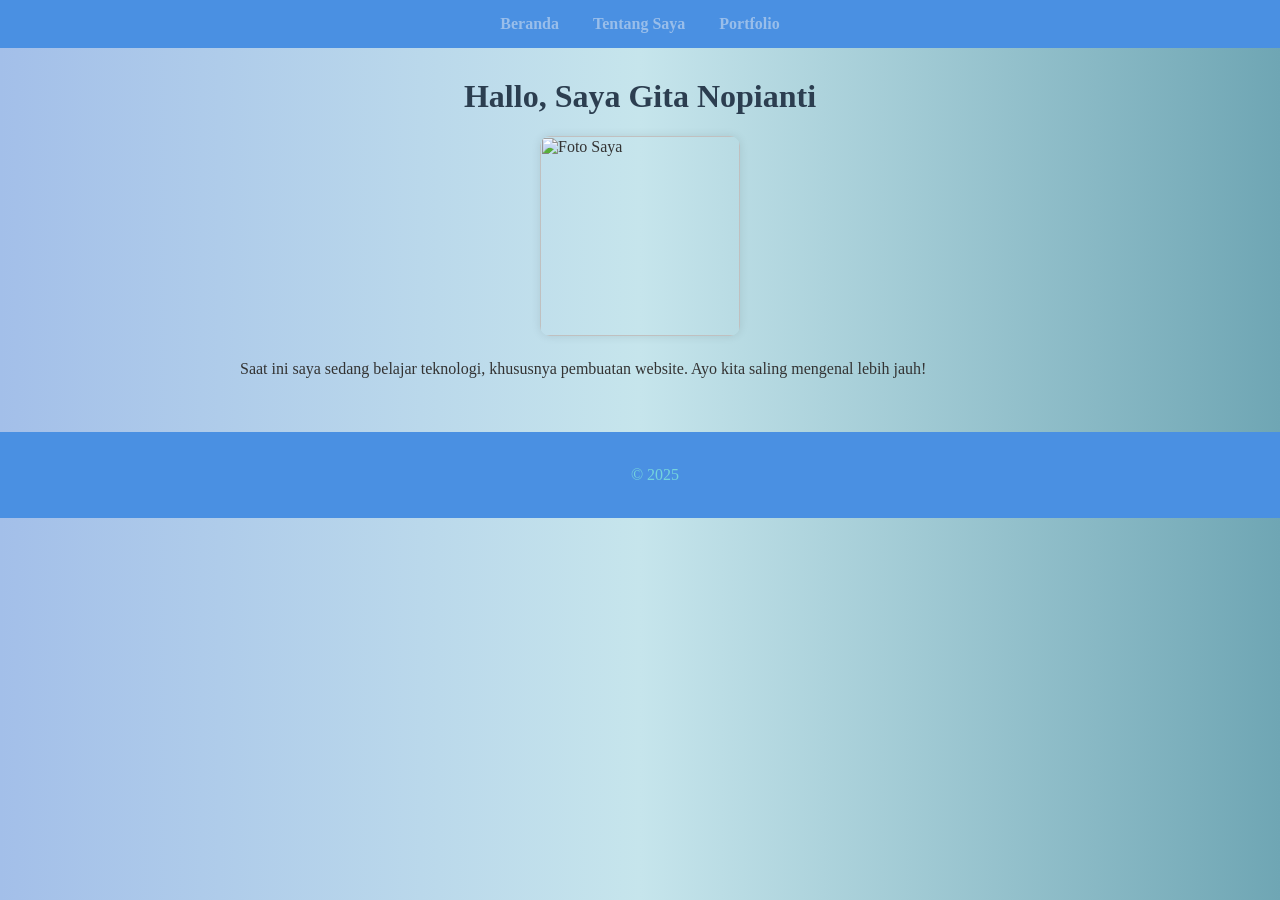
==== index.html @ e966dd8c "Add files via upload" ====
<html>
    <head>
        <title>Beranda</title>
        <link rel="stylesheet" href="style.css">

    </head>
    <body>
        <nav>
        <a href="index.html">Beranda</a>
        <a href="about.html">Tentang Saya</a>
        <a href="portfolio.html">Portfolio</a>
        </nav>

        <h1>Hallo, Saya Gita Nopianti</h1>
        <img src="Nopi.jpg" alt="Foto Saya" width="200">

        <p>Saat ini saya sedang belajar teknologi, khususnya pembuatan website.
           Ayo kita saling mengenal lebih jauh!</p>

        <footer>
            <p>&copy; 2025</p>
        </footer>
    </body>
</html>
---- style.css ----
body {
    font-family:Garet-Book;
    background: linear-gradient(to right, #a3bfe9, #c6e5ec, #6fa6b4);
    margin: 0;
    padding: 0;
    color: #333;
}

@font-face {
    font-family:"Garet-Book";
    font-weight: normal;
    font-style: normal;
}

nav {
    background-color: #4a90e2;
    padding: 15px;
    text-align: center;
}

nav a {
    text-decoration: none;
    color: rgb(153, 190, 234);
    margin: 0 15px;
    font-weight: bold;
    transition: 0.3s;
}

nav a:hover {
    color: #93c1ea;
    text-decoration: underline;
}

h1, h2 {
    color: #2c3e50;
    text-align: center;
    margin-top: 30px;
}

p {
    line-height: 1.6;
    max-width: 800px;
    margin: 15px auto;
    padding: 0 15px;
}

img {
    display: block;
    margin: 20px auto;
    border-radius: 10px;
    box-shadow: 0 0 10px rgba(0, 0, 0, 0.1);
}

footer {
    background-color: #4a90e2;
    color: rgb(117, 212, 220);
    text-align: center;
    padding: 15px;
    position: relative;
    bottom: 0;
    width: 100%;
    margin-top: 50px;
}

table {
    margin: auto;
    border-collapse: collapse;
    width: 80%;
}

td {
    padding: 10px;
    vertical-align: top;
}

b {
    color: #4a90e2;
}

audio {
    display: block;
    margin: 10px auto;
}
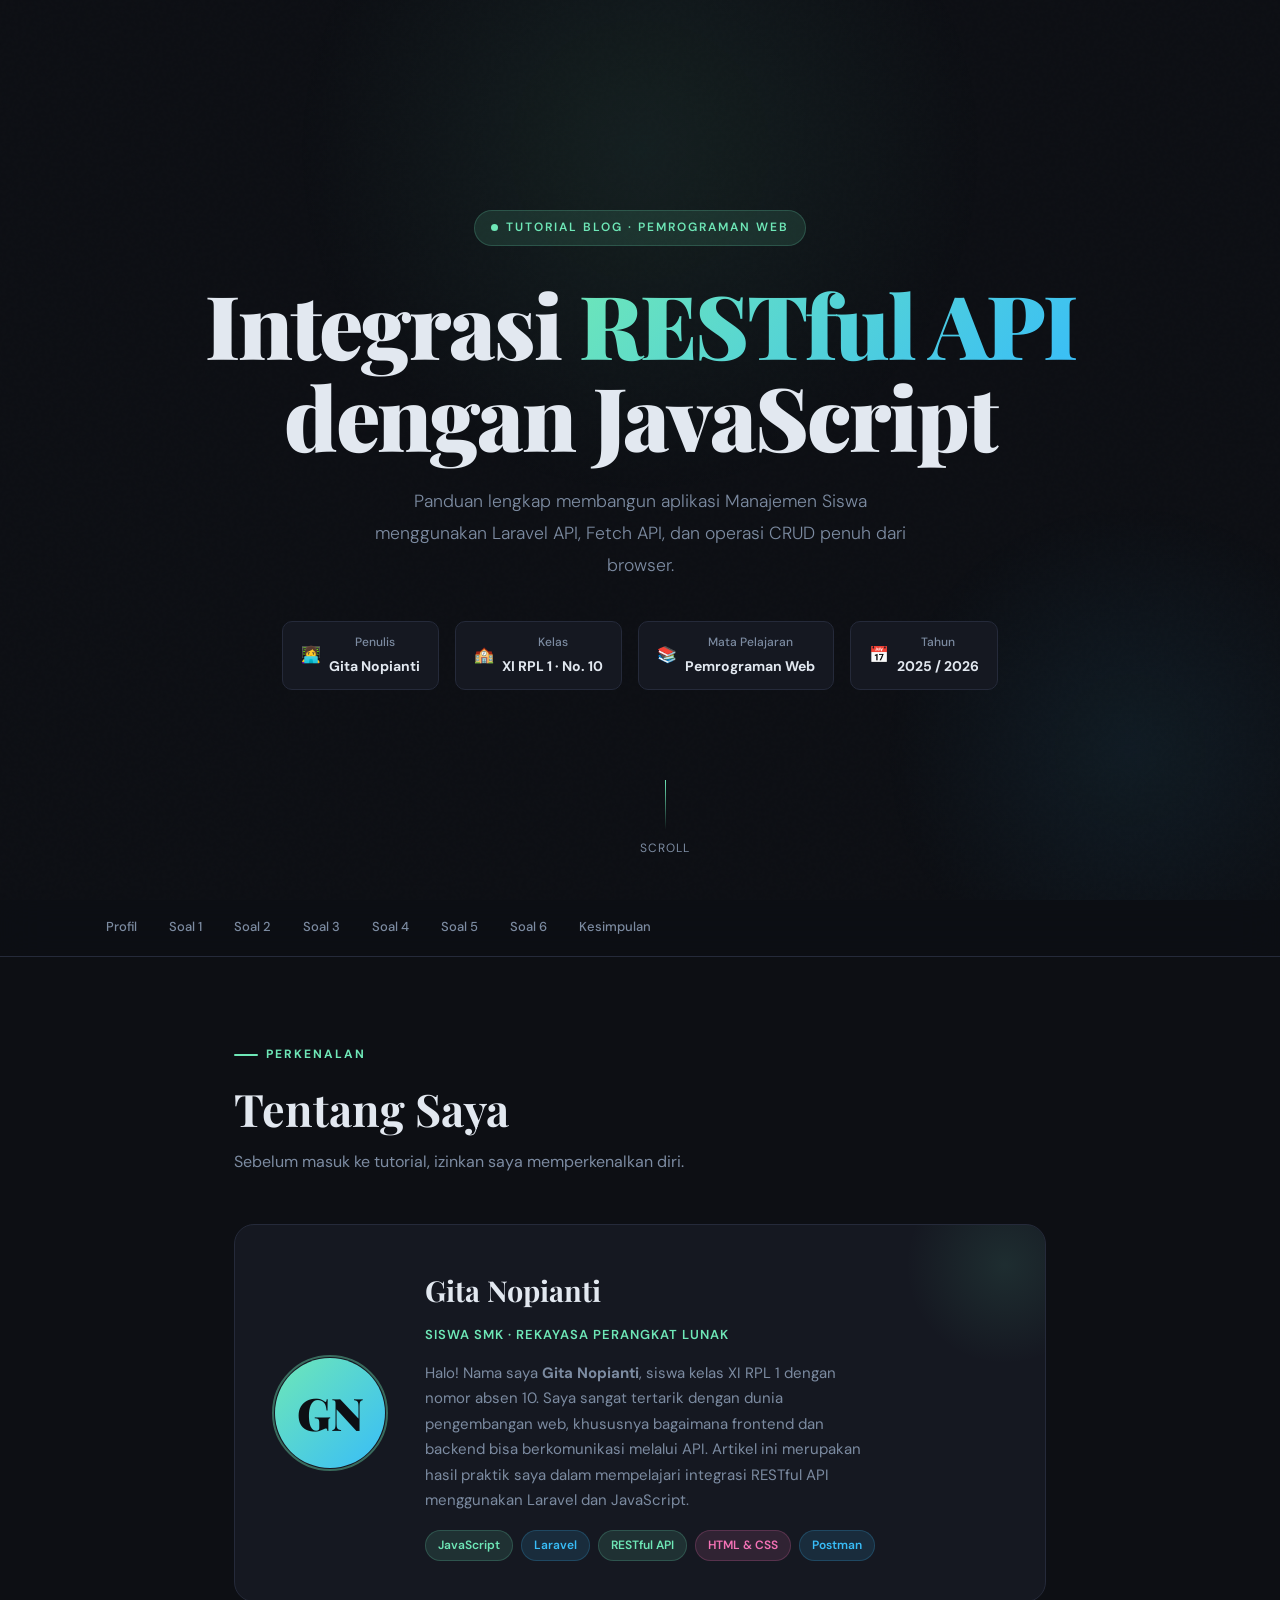
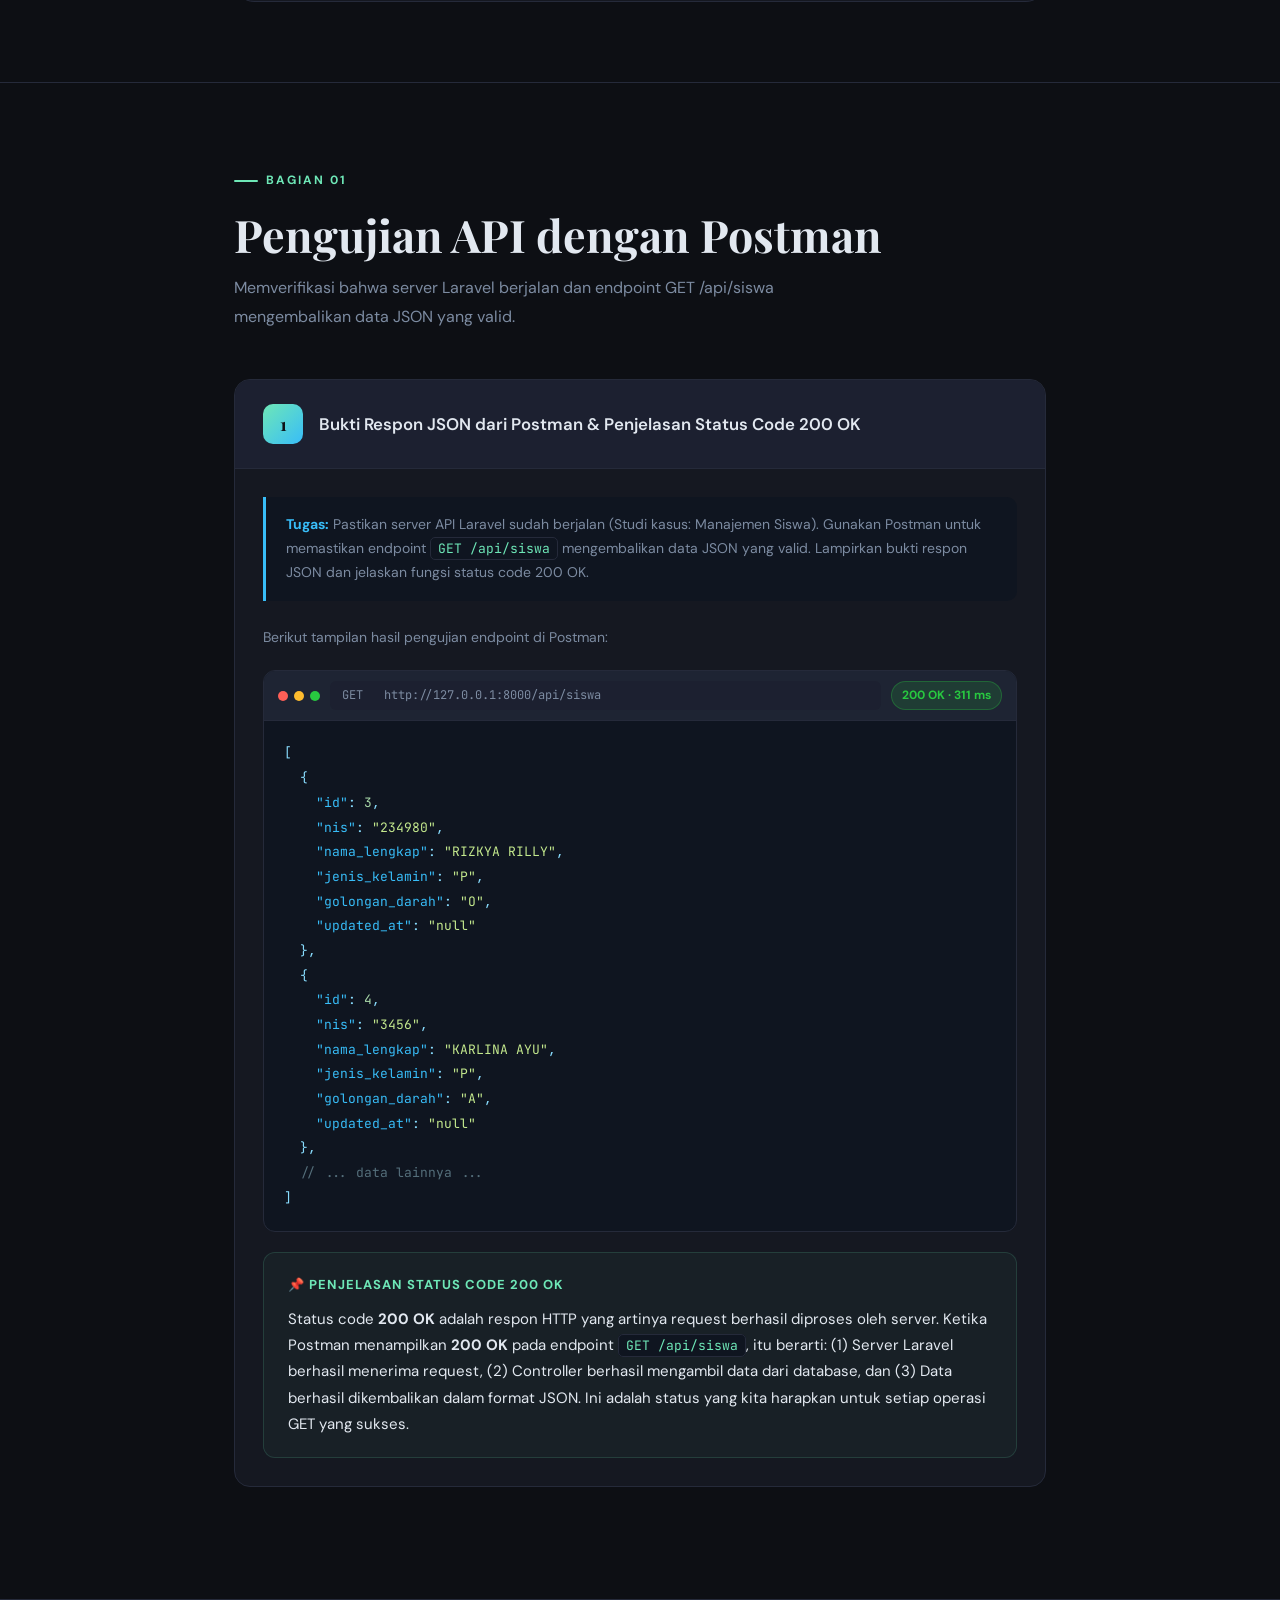
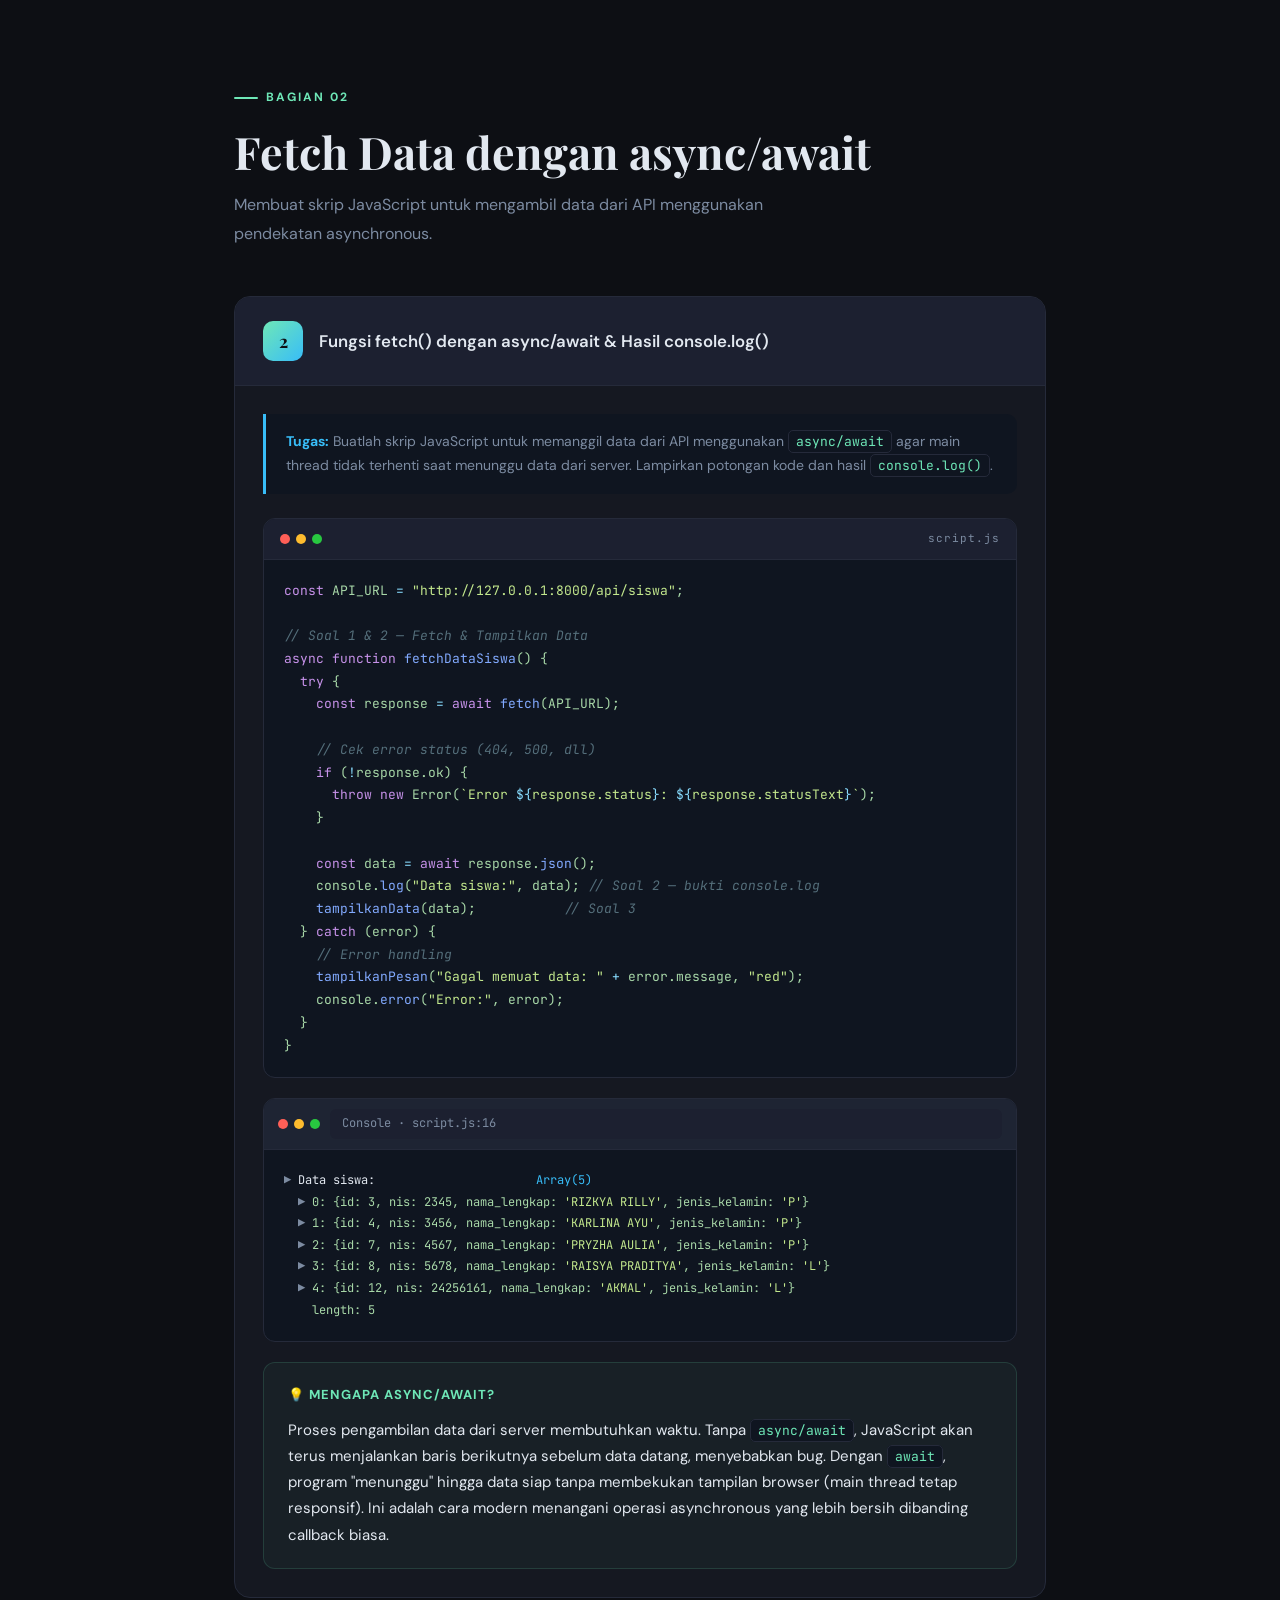
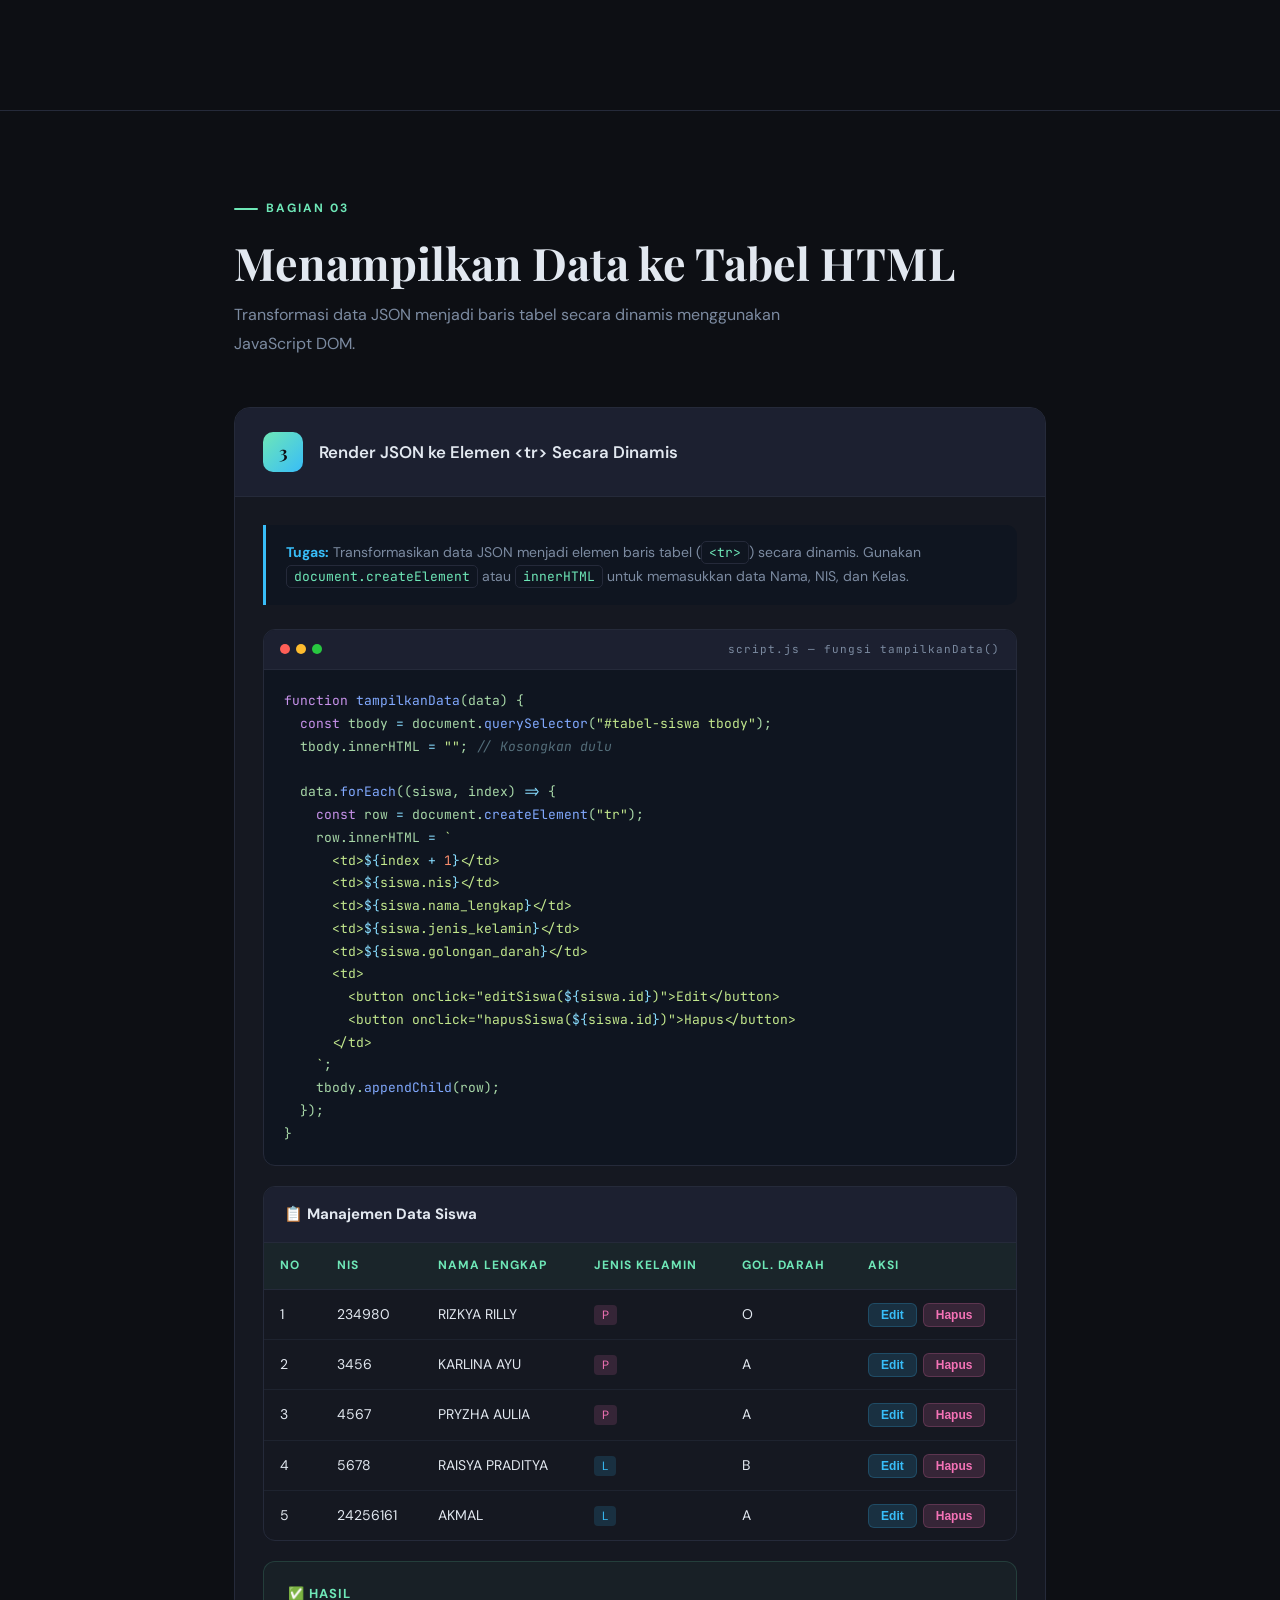
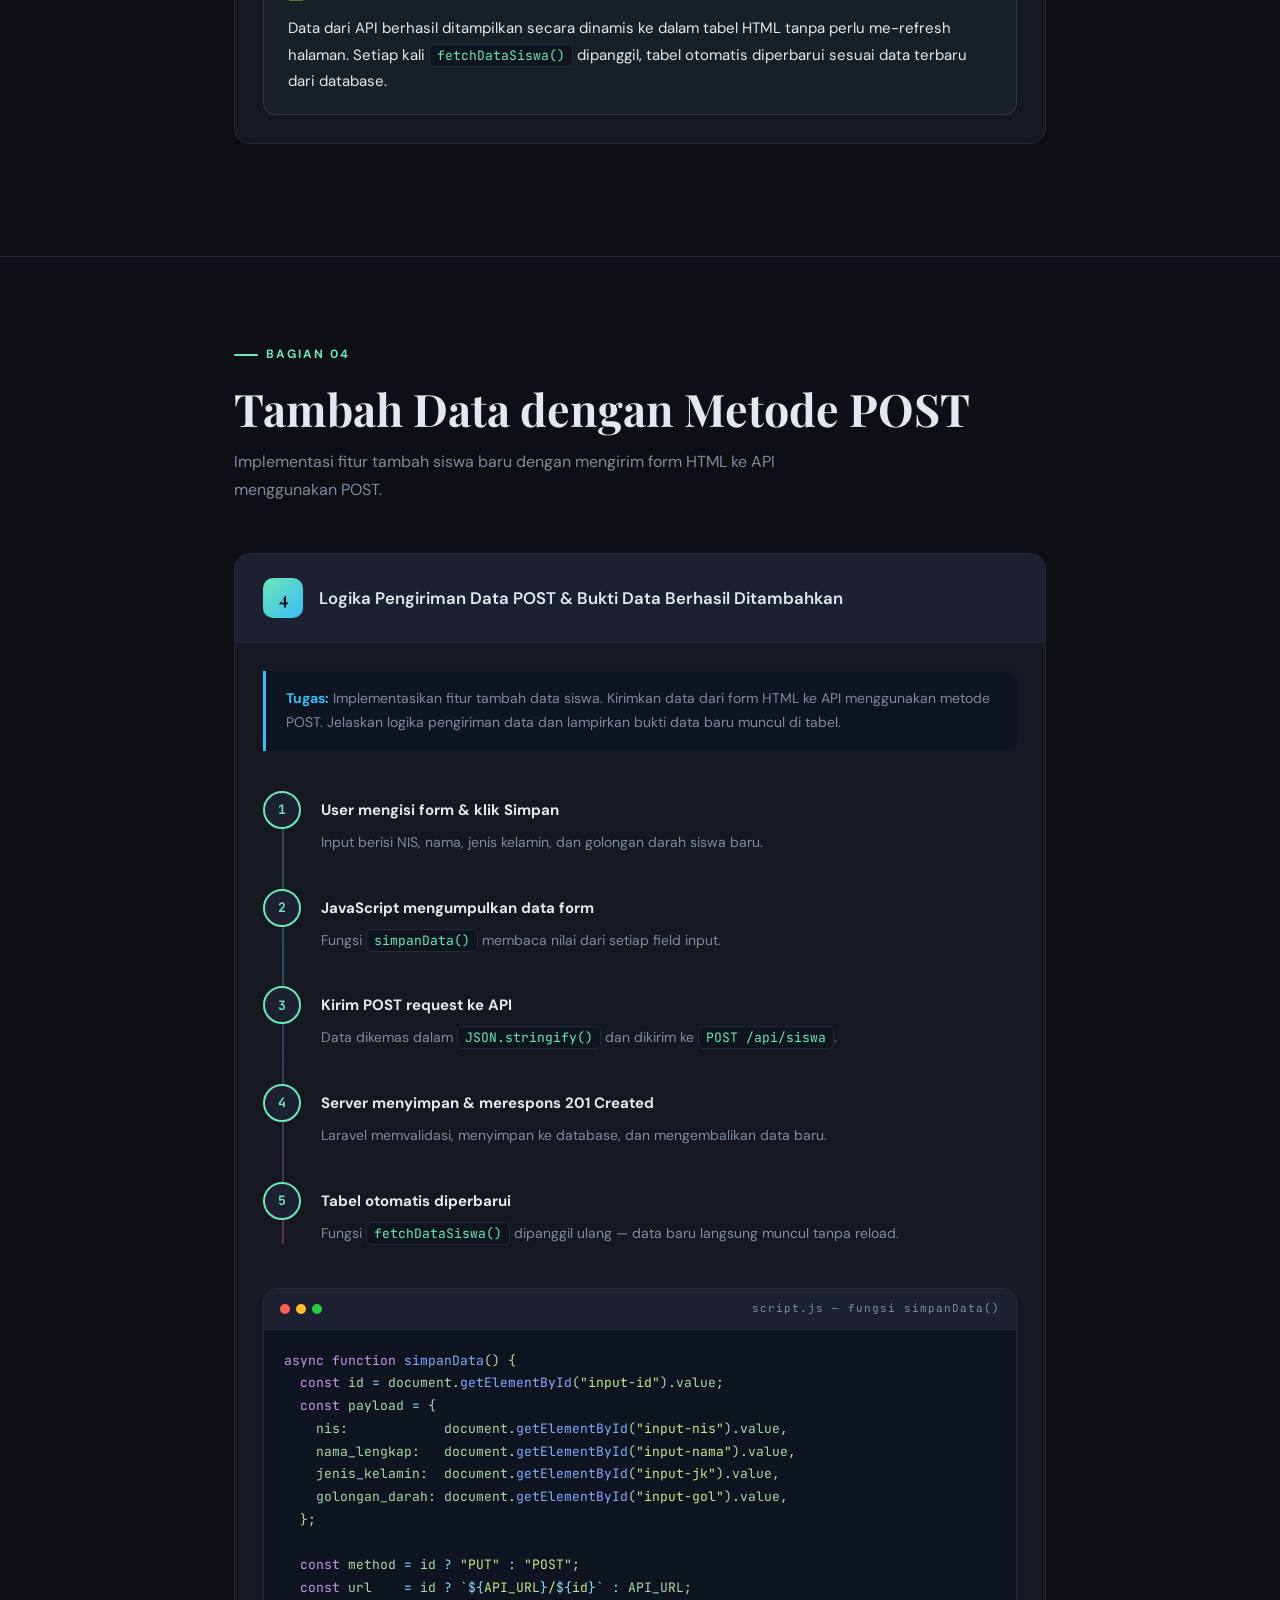
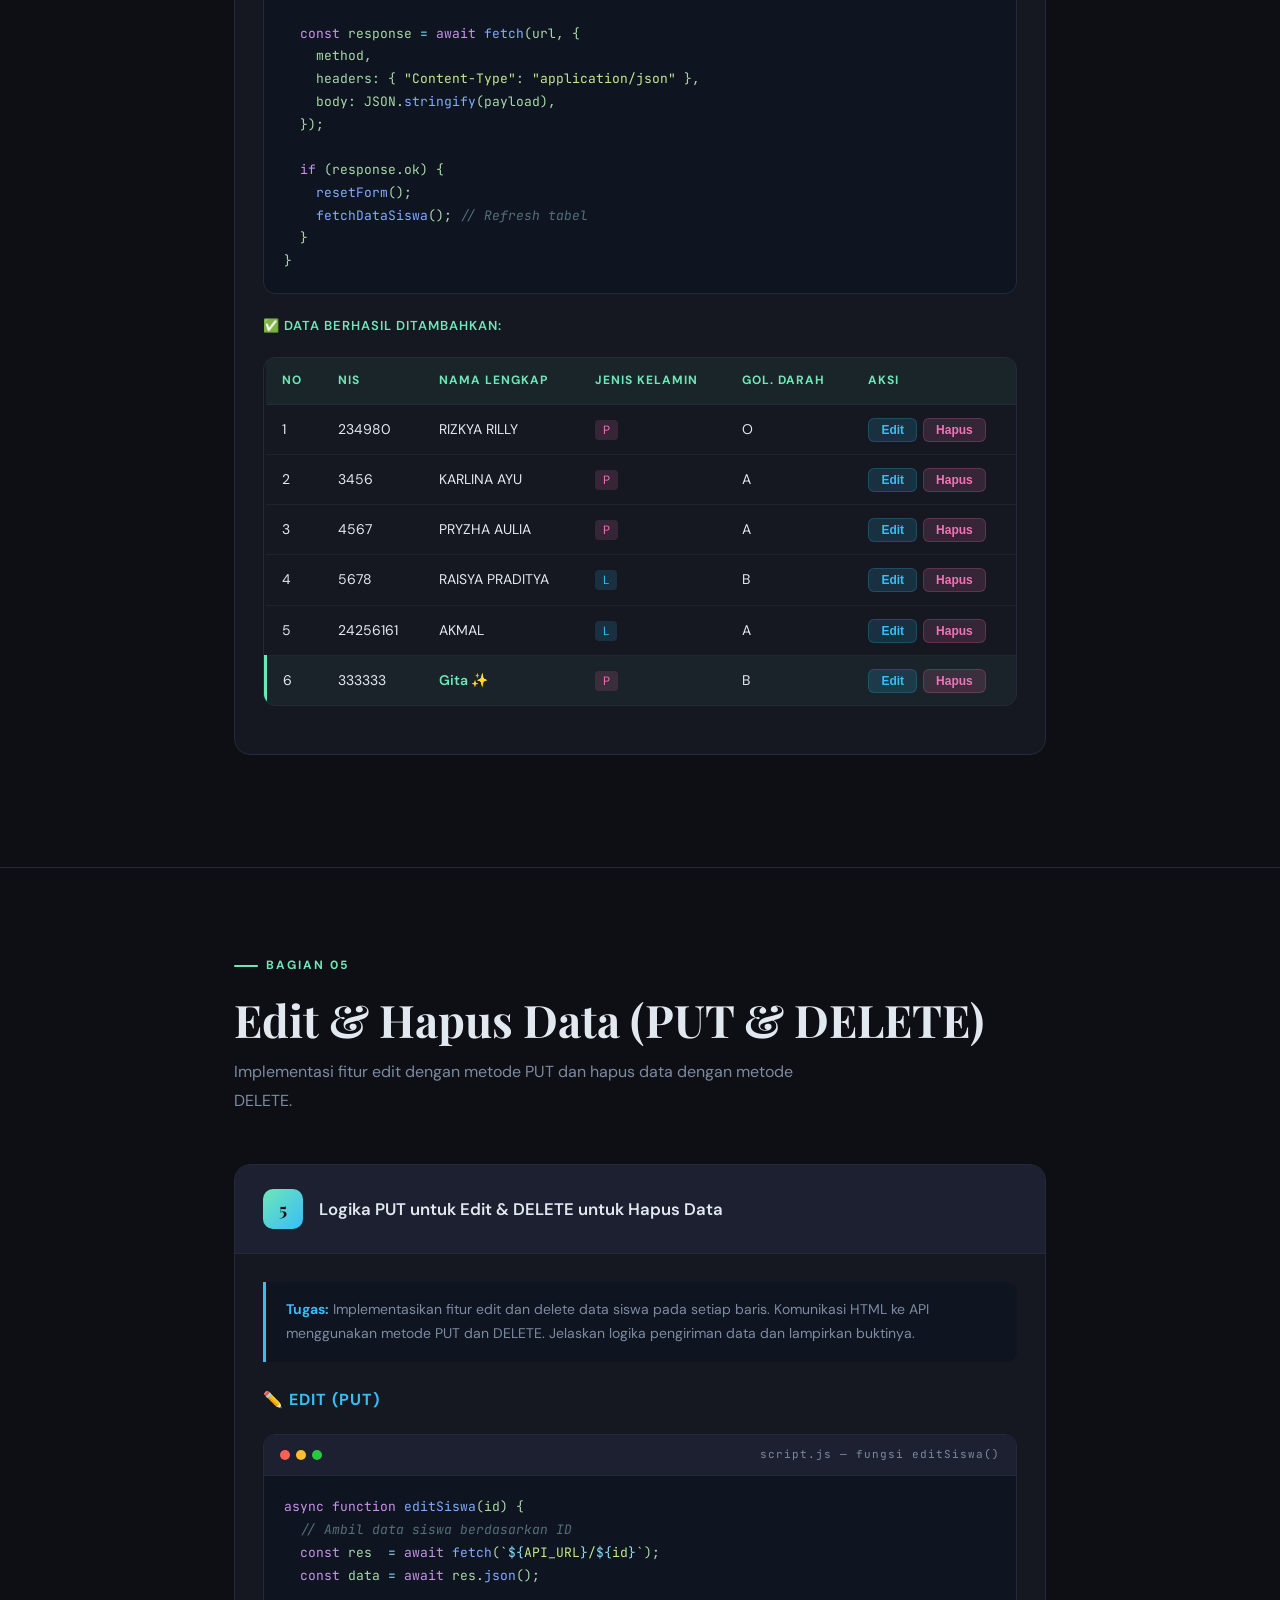
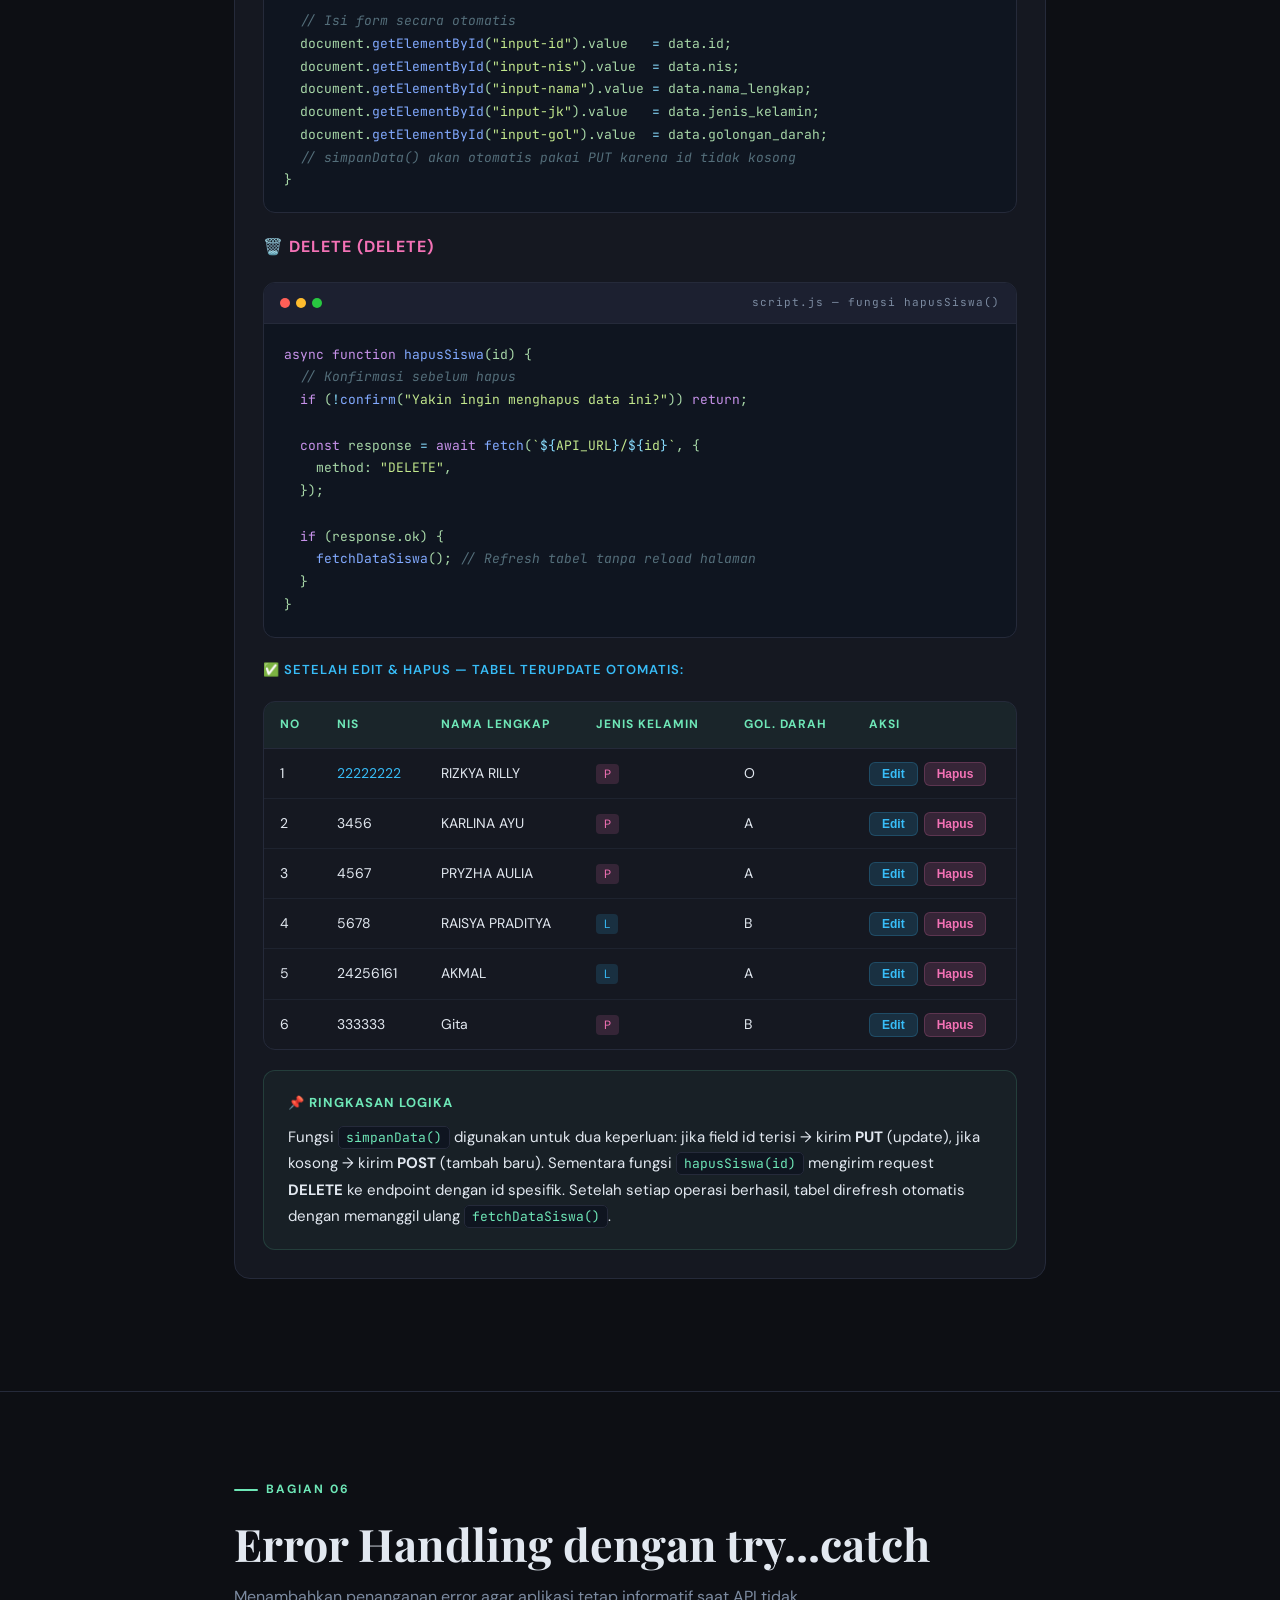
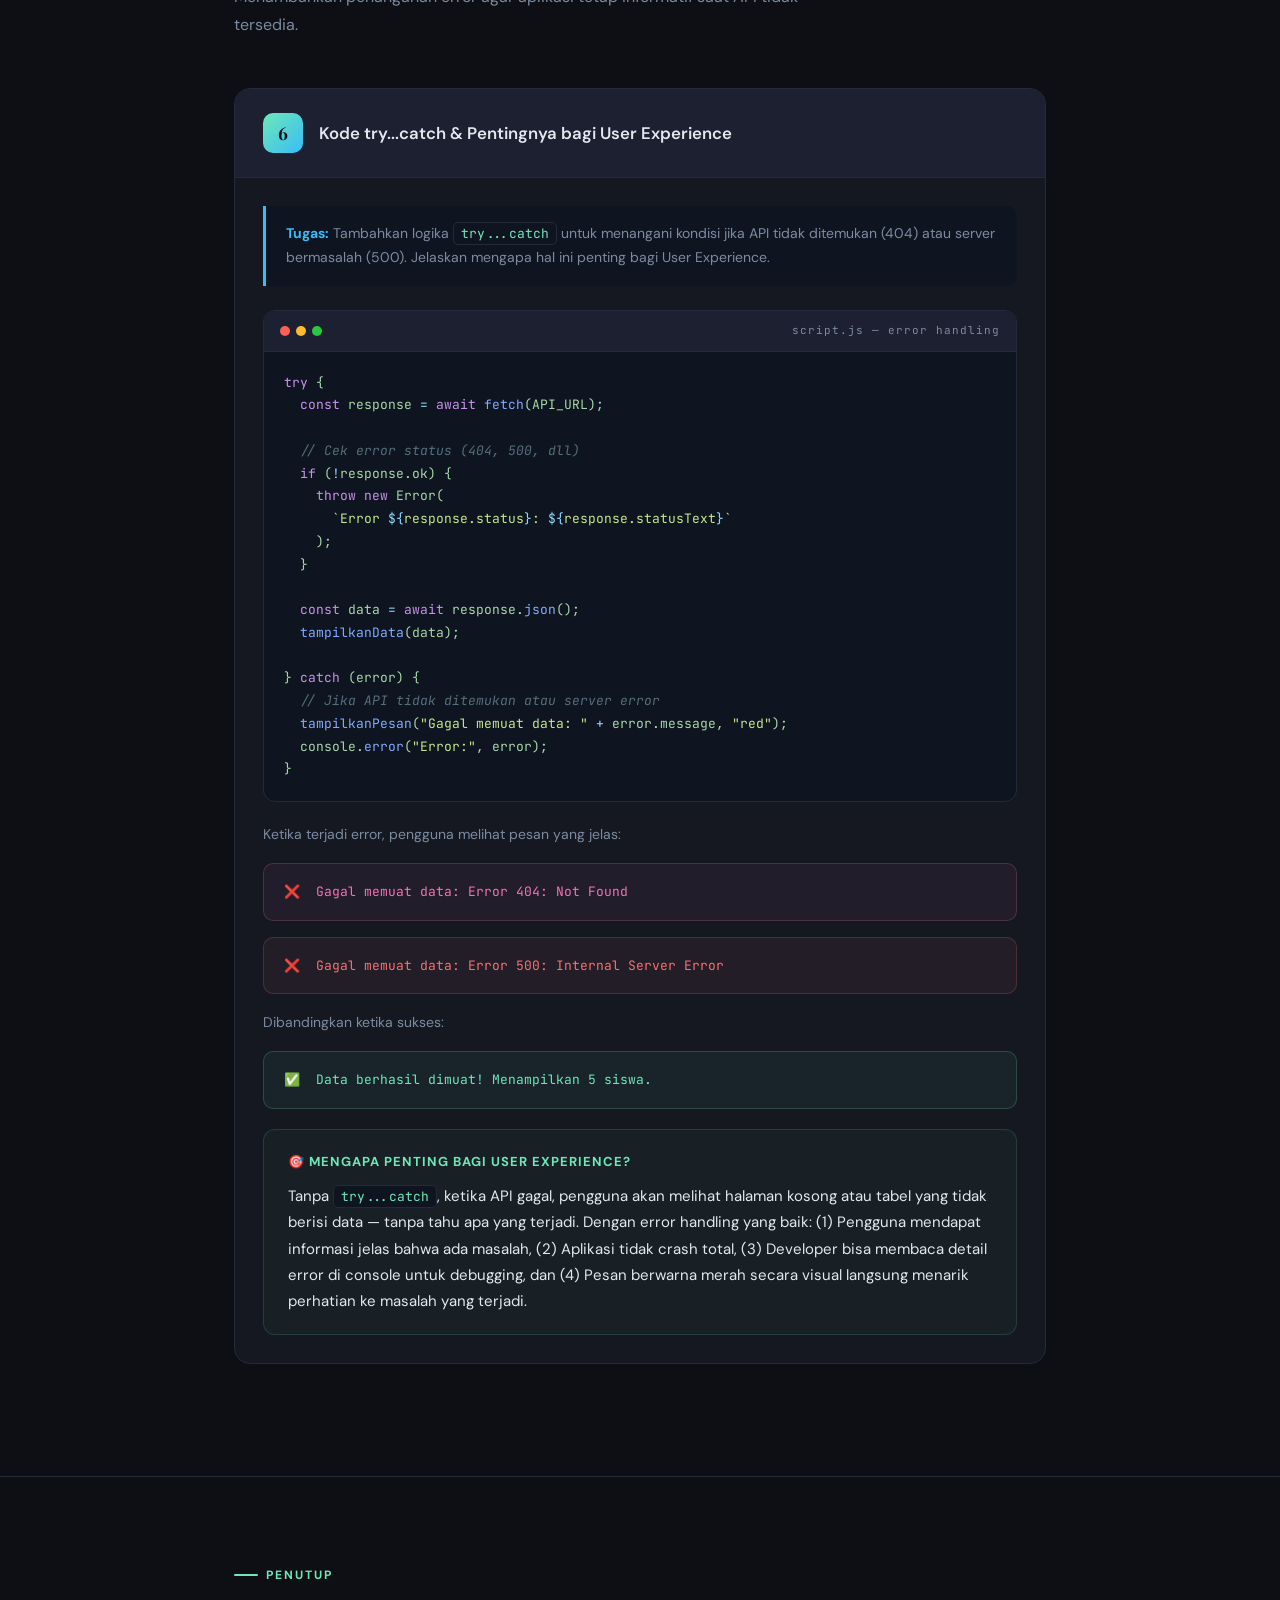
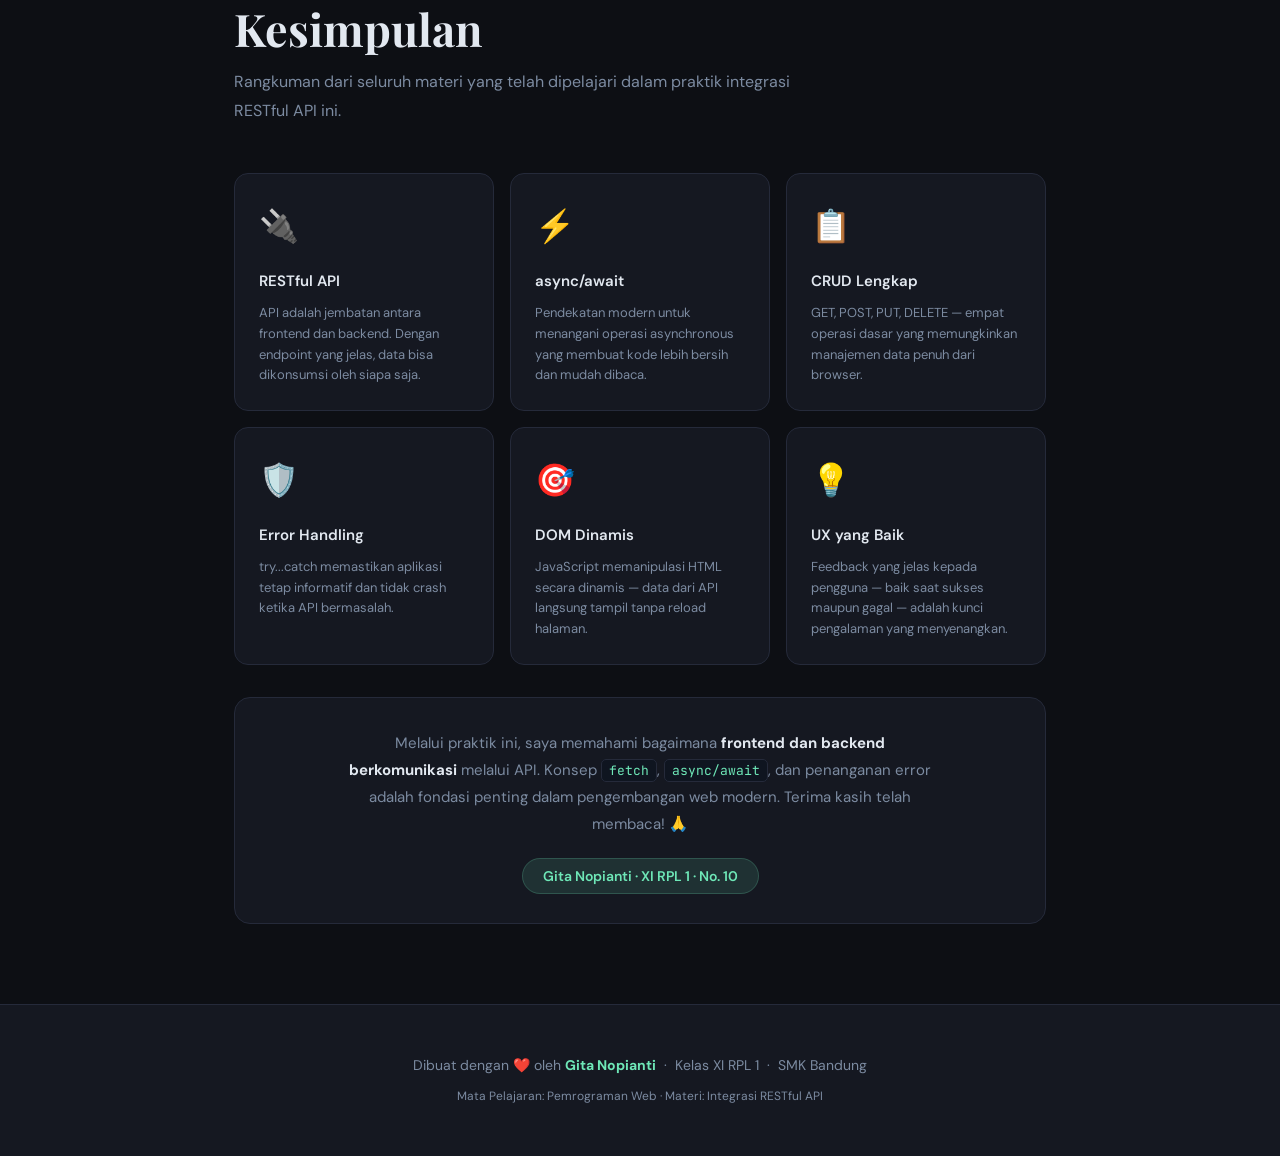
==== commit 8ec561b0: "Add files via upload" ====
--- a/index.html
+++ b/index.html
@@ -1,24 +1,1294 @@
-<html>
-    <head>
-        <title>Beranda</title>
-        <link rel="stylesheet" href="style.css">
-
-    </head>
-    <body>
-        <nav>
-        <a href="index.html">Beranda</a>
-        <a href="about.html">Tentang Saya</a>
-        <a href="portfolio.html">Portfolio</a>
-        </nav>
-
-        <h1>Hallo, Saya Gita Nopianti</h1>
-        <img src="Nopi.jpg" alt="Foto Saya" width="200">
-
-        <p>Saat ini saya sedang belajar teknologi, khususnya pembuatan website.
-           Ayo kita saling mengenal lebih jauh!</p>
-
-        <footer>
-            <p>&copy; 2025</p>
-        </footer>
-    </body>
-</html>+<!DOCTYPE html>
+<html lang="id">
+<head>
+<meta charset="UTF-8">
+<meta name="viewport" content="width=device-width, initial-scale=1.0">
+<title>Tutorial Integrasi RESTful API - Gita Nopianti</title>
+<link href="https://fonts.googleapis.com/css2?family=Playfair+Display:wght@700;900&family=DM+Sans:wght@300;400;500;600&family=JetBrains+Mono:wght@400;600&display=swap" rel="stylesheet">
+<style>
+  :root {
+    --bg: #0d0f14;
+    --surface: #151821;
+    --surface2: #1c2030;
+    --border: #252a3a;
+    --accent: #6ee7b7;
+    --accent2: #38bdf8;
+    --accent3: #f472b6;
+    --text: #e2e8f0;
+    --muted: #7c8ba1;
+    --code-bg: #0f1520;
+    --tag-green: rgba(110,231,183,0.12);
+    --tag-blue: rgba(56,189,248,0.12);
+    --tag-pink: rgba(244,114,182,0.12);
+  }
+
+  * { margin: 0; padding: 0; box-sizing: border-box; }
+
+  body {
+    background: var(--bg);
+    color: var(--text);
+    font-family: 'DM Sans', sans-serif;
+    font-size: 16px;
+    line-height: 1.8;
+    overflow-x: hidden;
+  }
+
+  /* ── NOISE OVERLAY ── */
+  body::before {
+    content: '';
+    position: fixed;
+    inset: 0;
+    background-image: url("data:image/svg+xml,%3Csvg viewBox='0 0 256 256' xmlns='http://www.w3.org/2000/svg'%3E%3Cfilter id='noise'%3E%3CfeTurbulence type='fractalNoise' baseFrequency='0.9' numOctaves='4' stitchTiles='stitch'/%3E%3C/filter%3E%3Crect width='100%25' height='100%25' filter='url(%23noise)' opacity='0.03'/%3E%3C/svg%3E");
+    pointer-events: none;
+    z-index: 0;
+    opacity: 0.4;
+  }
+
+  /* ── HEADER ── */
+  header {
+    position: relative;
+    min-height: 100vh;
+    display: flex;
+    flex-direction: column;
+    justify-content: center;
+    align-items: center;
+    text-align: center;
+    padding: 80px 24px;
+    overflow: hidden;
+  }
+
+  header::before {
+    content: '';
+    position: absolute;
+    width: 700px; height: 700px;
+    background: radial-gradient(ellipse, rgba(110,231,183,0.08) 0%, transparent 70%);
+    top: -200px; left: 50%;
+    transform: translateX(-50%);
+    pointer-events: none;
+  }
+  header::after {
+    content: '';
+    position: absolute;
+    width: 500px; height: 500px;
+    background: radial-gradient(ellipse, rgba(56,189,248,0.07) 0%, transparent 70%);
+    bottom: -100px; right: -100px;
+    pointer-events: none;
+  }
+
+  .header-eyebrow {
+    display: inline-flex;
+    align-items: center;
+    gap: 8px;
+    background: var(--tag-green);
+    border: 1px solid rgba(110,231,183,0.2);
+    color: var(--accent);
+    font-size: 12px;
+    font-weight: 600;
+    letter-spacing: 2px;
+    text-transform: uppercase;
+    padding: 6px 16px;
+    border-radius: 100px;
+    margin-bottom: 32px;
+    position: relative;
+    z-index: 1;
+    animation: fadeUp 0.8s ease both;
+  }
+
+  .dot-live {
+    width: 7px; height: 7px;
+    background: var(--accent);
+    border-radius: 50%;
+    animation: pulse 1.5s ease-in-out infinite;
+  }
+
+  @keyframes pulse {
+    0%, 100% { opacity: 1; transform: scale(1); }
+    50% { opacity: 0.5; transform: scale(0.7); }
+  }
+
+  h1 {
+    font-family: 'Playfair Display', serif;
+    font-size: clamp(2.8rem, 7vw, 5.5rem);
+    font-weight: 900;
+    line-height: 1.05;
+    letter-spacing: -2px;
+    position: relative;
+    z-index: 1;
+    animation: fadeUp 0.8s 0.1s ease both;
+    max-width: 900px;
+  }
+
+  h1 .highlight {
+    background: linear-gradient(135deg, var(--accent) 0%, var(--accent2) 100%);
+    -webkit-background-clip: text;
+    -webkit-text-fill-color: transparent;
+    background-clip: text;
+  }
+
+  .header-sub {
+    color: var(--muted);
+    font-size: 1.1rem;
+    max-width: 560px;
+    margin-top: 24px;
+    position: relative;
+    z-index: 1;
+    animation: fadeUp 0.8s 0.2s ease both;
+    font-weight: 300;
+  }
+
+  .header-meta {
+    display: flex;
+    gap: 16px;
+    flex-wrap: wrap;
+    justify-content: center;
+    margin-top: 40px;
+    position: relative;
+    z-index: 1;
+    animation: fadeUp 0.8s 0.3s ease both;
+  }
+
+  .meta-chip {
+    display: flex;
+    align-items: center;
+    gap: 8px;
+    background: var(--surface);
+    border: 1px solid var(--border);
+    border-radius: 10px;
+    padding: 10px 18px;
+    font-size: 14px;
+    font-weight: 500;
+  }
+  .meta-chip .icon { font-size: 16px; }
+  .meta-chip span { color: var(--muted); font-size: 12px; display: block; }
+  .meta-chip strong { display: block; color: var(--text); }
+
+  .scroll-hint {
+    position: absolute;
+    bottom: 40px;
+    left: 50%;
+    transform: translateX(-50%);
+    display: flex;
+    flex-direction: column;
+    align-items: center;
+    gap: 8px;
+    color: var(--muted);
+    font-size: 12px;
+    letter-spacing: 1px;
+    text-transform: uppercase;
+    animation: fadeUp 1s 0.6s ease both;
+  }
+  .scroll-line {
+    width: 1px;
+    height: 50px;
+    background: linear-gradient(to bottom, var(--accent), transparent);
+    animation: scrollAnim 2s ease-in-out infinite;
+  }
+  @keyframes scrollAnim {
+    0% { transform: scaleY(0); transform-origin: top; }
+    50% { transform: scaleY(1); transform-origin: top; }
+    51% { transform: scaleY(1); transform-origin: bottom; }
+    100% { transform: scaleY(0); transform-origin: bottom; }
+  }
+
+  @keyframes fadeUp {
+    from { opacity: 0; transform: translateY(20px); }
+    to { opacity: 1; transform: translateY(0); }
+  }
+
+  /* ── NAV ── */
+  nav {
+    position: sticky;
+    top: 0;
+    z-index: 100;
+    background: rgba(13,15,20,0.85);
+    backdrop-filter: blur(20px);
+    border-bottom: 1px solid var(--border);
+    padding: 0 24px;
+  }
+  .nav-inner {
+    max-width: 1100px;
+    margin: 0 auto;
+    display: flex;
+    align-items: center;
+    gap: 0;
+    height: 56px;
+    overflow-x: auto;
+  }
+  .nav-inner a {
+    color: var(--muted);
+    text-decoration: none;
+    font-size: 13px;
+    font-weight: 500;
+    padding: 0 16px;
+    height: 56px;
+    display: flex;
+    align-items: center;
+    border-bottom: 2px solid transparent;
+    white-space: nowrap;
+    transition: color 0.2s, border-color 0.2s;
+  }
+  .nav-inner a:hover { color: var(--accent); border-bottom-color: var(--accent); }
+
+  /* ── LAYOUT ── */
+  .container {
+    max-width: 860px;
+    margin: 0 auto;
+    padding: 0 24px;
+  }
+
+  section {
+    padding: 80px 0;
+    border-bottom: 1px solid var(--border);
+  }
+  section:last-of-type { border-bottom: none; }
+
+  /* ── PROFILE CARD ── */
+  .profile-card {
+    background: var(--surface);
+    border: 1px solid var(--border);
+    border-radius: 20px;
+    padding: 40px;
+    display: flex;
+    gap: 40px;
+    align-items: center;
+    position: relative;
+    overflow: hidden;
+  }
+  .profile-card::before {
+    content: '';
+    position: absolute;
+    top: -60px; right: -60px;
+    width: 200px; height: 200px;
+    background: radial-gradient(ellipse, rgba(110,231,183,0.1), transparent 70%);
+  }
+  .avatar-wrap {
+    flex-shrink: 0;
+  }
+  .avatar {
+    width: 110px;
+    height: 110px;
+    border-radius: 50%;
+    background: linear-gradient(135deg, var(--accent), var(--accent2));
+    display: flex;
+    align-items: center;
+    justify-content: center;
+    font-family: 'Playfair Display', serif;
+    font-size: 2.8rem;
+    font-weight: 900;
+    color: var(--bg);
+    position: relative;
+  }
+  .avatar::after {
+    content: '';
+    position: absolute;
+    inset: -3px;
+    border-radius: 50%;
+    border: 2px solid var(--accent);
+    opacity: 0.4;
+  }
+  .profile-info h2 {
+    font-family: 'Playfair Display', serif;
+    font-size: 1.8rem;
+    font-weight: 700;
+    margin-bottom: 6px;
+  }
+  .profile-info .role {
+    color: var(--accent);
+    font-size: 13px;
+    font-weight: 600;
+    letter-spacing: 1px;
+    text-transform: uppercase;
+    margin-bottom: 14px;
+  }
+  .profile-info p {
+    color: var(--muted);
+    font-size: 15px;
+    line-height: 1.7;
+    max-width: 460px;
+  }
+  .profile-tags {
+    display: flex;
+    flex-wrap: wrap;
+    gap: 8px;
+    margin-top: 16px;
+  }
+  .tag {
+    padding: 4px 12px;
+    border-radius: 100px;
+    font-size: 12px;
+    font-weight: 600;
+  }
+  .tag-green { background: var(--tag-green); color: var(--accent); border: 1px solid rgba(110,231,183,0.2); }
+  .tag-blue  { background: var(--tag-blue); color: var(--accent2); border: 1px solid rgba(56,189,248,0.2); }
+  .tag-pink  { background: var(--tag-pink); color: var(--accent3); border: 1px solid rgba(244,114,182,0.2); }
+
+  /* ── SECTION HEADINGS ── */
+  .section-label {
+    display: inline-flex;
+    align-items: center;
+    gap: 8px;
+    color: var(--accent);
+    font-size: 12px;
+    font-weight: 700;
+    letter-spacing: 2px;
+    text-transform: uppercase;
+    margin-bottom: 16px;
+  }
+  .section-label::before {
+    content: '';
+    display: block;
+    width: 24px;
+    height: 2px;
+    background: var(--accent);
+    border-radius: 2px;
+  }
+
+  h2.section-title {
+    font-family: 'Playfair Display', serif;
+    font-size: clamp(1.8rem, 4vw, 2.8rem);
+    font-weight: 700;
+    line-height: 1.2;
+    margin-bottom: 12px;
+  }
+
+  .section-desc {
+    color: var(--muted);
+    font-size: 1rem;
+    margin-bottom: 48px;
+    max-width: 600px;
+  }
+
+  /* ── SOAL CARD ── */
+  .soal-card {
+    background: var(--surface);
+    border: 1px solid var(--border);
+    border-radius: 16px;
+    margin-bottom: 32px;
+    overflow: hidden;
+    transition: border-color 0.3s;
+  }
+  .soal-card:hover { border-color: rgba(110,231,183,0.3); }
+
+  .soal-header {
+    display: flex;
+    align-items: center;
+    gap: 16px;
+    padding: 24px 28px;
+    border-bottom: 1px solid var(--border);
+    background: var(--surface2);
+  }
+  .soal-num {
+    width: 40px; height: 40px;
+    border-radius: 10px;
+    background: linear-gradient(135deg, var(--accent), var(--accent2));
+    display: flex;
+    align-items: center;
+    justify-content: center;
+    font-family: 'Playfair Display', serif;
+    font-weight: 700;
+    color: var(--bg);
+    font-size: 1.1rem;
+    flex-shrink: 0;
+  }
+  .soal-title {
+    font-weight: 600;
+    font-size: 1.05rem;
+  }
+  .soal-body { padding: 28px; }
+
+  .soal-question {
+    background: var(--code-bg);
+    border-left: 3px solid var(--accent2);
+    border-radius: 0 10px 10px 0;
+    padding: 16px 20px;
+    color: var(--muted);
+    font-size: 14px;
+    line-height: 1.7;
+    margin-bottom: 24px;
+  }
+  .soal-question strong { color: var(--accent2); }
+
+  /* ── CODE BLOCK ── */
+  .code-block {
+    background: var(--code-bg);
+    border: 1px solid var(--border);
+    border-radius: 12px;
+    overflow: hidden;
+    margin: 20px 0;
+  }
+  .code-header {
+    display: flex;
+    align-items: center;
+    justify-content: space-between;
+    padding: 10px 16px;
+    background: var(--surface2);
+    border-bottom: 1px solid var(--border);
+  }
+  .code-dots { display: flex; gap: 6px; }
+  .code-dots span {
+    width: 10px; height: 10px;
+    border-radius: 50%;
+  }
+  .code-dots span:nth-child(1) { background: #ff5f57; }
+  .code-dots span:nth-child(2) { background: #febc2e; }
+  .code-dots span:nth-child(3) { background: #28c840; }
+  .code-lang {
+    font-family: 'JetBrains Mono', monospace;
+    font-size: 11px;
+    color: var(--muted);
+    letter-spacing: 1px;
+  }
+  .code-block pre {
+    font-family: 'JetBrains Mono', monospace;
+    font-size: 13px;
+    line-height: 1.75;
+    padding: 20px;
+    overflow-x: auto;
+    color: #a8d8a8;
+  }
+  .kw { color: #c792ea; }
+  .fn { color: #82aaff; }
+  .str { color: #c3e88d; }
+  .cm { color: #546e7a; font-style: italic; }
+  .nb { color: #f78c6c; }
+  .op { color: #89ddff; }
+  .at { color: var(--accent2); }
+
+  /* ── ANSWER BOX ── */
+  .answer-box {
+    background: rgba(110,231,183,0.04);
+    border: 1px solid rgba(110,231,183,0.15);
+    border-radius: 12px;
+    padding: 20px 24px;
+    margin-top: 20px;
+  }
+  .answer-box h4 {
+    color: var(--accent);
+    font-size: 13px;
+    font-weight: 700;
+    letter-spacing: 1px;
+    text-transform: uppercase;
+    margin-bottom: 10px;
+  }
+  .answer-box p {
+    color: var(--text);
+    font-size: 15px;
+    line-height: 1.75;
+  }
+
+  /* ── MOCK SCREENSHOT ── */
+  .mock-screen {
+    background: var(--code-bg);
+    border: 1px solid var(--border);
+    border-radius: 12px;
+    overflow: hidden;
+    margin: 20px 0;
+  }
+  .mock-topbar {
+    background: #1e2433;
+    padding: 10px 14px;
+    display: flex;
+    align-items: center;
+    gap: 10px;
+    border-bottom: 1px solid var(--border);
+  }
+  .mock-url {
+    flex: 1;
+    background: var(--surface2);
+    border-radius: 6px;
+    padding: 4px 12px;
+    font-family: 'JetBrains Mono', monospace;
+    font-size: 12px;
+    color: var(--muted);
+  }
+  .mock-status {
+    background: rgba(40,200,64,0.15);
+    border: 1px solid rgba(40,200,64,0.3);
+    color: #28c840;
+    padding: 3px 10px;
+    border-radius: 100px;
+    font-size: 12px;
+    font-weight: 700;
+  }
+  .mock-body {
+    padding: 20px;
+    font-family: 'JetBrains Mono', monospace;
+    font-size: 13px;
+    line-height: 1.9;
+    color: #a8d8a8;
+  }
+
+  /* ── TABLE MOCK ── */
+  .table-mock {
+    background: var(--surface);
+    border: 1px solid var(--border);
+    border-radius: 12px;
+    overflow: hidden;
+    margin: 20px 0;
+  }
+  .table-mock-header {
+    background: var(--surface2);
+    padding: 14px 20px;
+    font-weight: 700;
+    font-size: 15px;
+    border-bottom: 1px solid var(--border);
+  }
+  .table-mock table {
+    width: 100%;
+    border-collapse: collapse;
+    font-size: 14px;
+  }
+  .table-mock th {
+    background: rgba(110,231,183,0.06);
+    color: var(--accent);
+    font-size: 12px;
+    font-weight: 700;
+    letter-spacing: 1px;
+    text-transform: uppercase;
+    padding: 12px 16px;
+    text-align: left;
+    border-bottom: 1px solid var(--border);
+  }
+  .table-mock td {
+    padding: 12px 16px;
+    color: var(--text);
+    border-bottom: 1px solid rgba(37,42,58,0.6);
+  }
+  .table-mock tr:last-child td { border-bottom: none; }
+  .table-mock tr:hover td { background: rgba(110,231,183,0.03); }
+  .btn-edit {
+    background: rgba(56,189,248,0.15);
+    color: var(--accent2);
+    border: 1px solid rgba(56,189,248,0.2);
+    padding: 4px 12px;
+    border-radius: 6px;
+    font-size: 12px;
+    font-weight: 600;
+    cursor: pointer;
+    margin-right: 6px;
+  }
+  .btn-del {
+    background: rgba(244,114,182,0.15);
+    color: var(--accent3);
+    border: 1px solid rgba(244,114,182,0.2);
+    padding: 4px 12px;
+    border-radius: 6px;
+    font-size: 12px;
+    font-weight: 600;
+    cursor: pointer;
+  }
+  .badge-p { background: rgba(244,114,182,0.15); color: var(--accent3); padding: 2px 8px; border-radius: 4px; font-size: 12px; }
+  .badge-l { background: rgba(56,189,248,0.15); color: var(--accent2); padding: 2px 8px; border-radius: 4px; font-size: 12px; }
+
+  /* ── FLOW STEPS ── */
+  .flow-steps {
+    display: flex;
+    flex-direction: column;
+    gap: 0;
+    margin: 24px 0;
+    position: relative;
+  }
+  .flow-steps::before {
+    content: '';
+    position: absolute;
+    left: 19px;
+    top: 20px;
+    bottom: 20px;
+    width: 2px;
+    background: linear-gradient(to bottom, var(--accent), var(--accent2), var(--accent3));
+    opacity: 0.3;
+  }
+  .flow-step {
+    display: flex;
+    gap: 20px;
+    align-items: flex-start;
+    padding: 16px 0;
+  }
+  .step-dot {
+    width: 38px; height: 38px;
+    border-radius: 50%;
+    background: var(--surface2);
+    border: 2px solid var(--accent);
+    display: flex;
+    align-items: center;
+    justify-content: center;
+    font-family: 'JetBrains Mono', monospace;
+    font-weight: 700;
+    font-size: 13px;
+    color: var(--accent);
+    flex-shrink: 0;
+    position: relative;
+    z-index: 1;
+  }
+  .step-content { padding-top: 6px; }
+  .step-content strong { color: var(--text); font-size: 15px; display: block; margin-bottom: 4px; }
+  .step-content span { color: var(--muted); font-size: 14px; }
+
+  /* ── ERROR BOX ── */
+  .error-demo {
+    background: rgba(244,114,182,0.06);
+    border: 1px solid rgba(244,114,182,0.2);
+    border-radius: 10px;
+    padding: 16px 20px;
+    font-family: 'JetBrains Mono', monospace;
+    font-size: 13px;
+    color: var(--accent3);
+    margin: 16px 0;
+  }
+  .success-demo {
+    background: rgba(110,231,183,0.06);
+    border: 1px solid rgba(110,231,183,0.2);
+    border-radius: 10px;
+    padding: 16px 20px;
+    font-family: 'JetBrains Mono', monospace;
+    font-size: 13px;
+    color: var(--accent);
+    margin: 16px 0;
+  }
+
+  /* ── CONCLUSION ── */
+  .conclusion-grid {
+    display: grid;
+    grid-template-columns: repeat(auto-fit, minmax(220px, 1fr));
+    gap: 16px;
+    margin: 32px 0;
+  }
+  .concl-card {
+    background: var(--surface);
+    border: 1px solid var(--border);
+    border-radius: 14px;
+    padding: 24px;
+    transition: border-color 0.2s, transform 0.2s;
+  }
+  .concl-card:hover { border-color: var(--accent); transform: translateY(-3px); }
+  .concl-icon { font-size: 2rem; margin-bottom: 12px; }
+  .concl-card h4 { font-size: 15px; font-weight: 600; margin-bottom: 8px; }
+  .concl-card p { font-size: 13px; color: var(--muted); line-height: 1.6; }
+
+  /* ── FOOTER ── */
+  footer {
+    background: var(--surface);
+    border-top: 1px solid var(--border);
+    padding: 48px 24px;
+    text-align: center;
+  }
+  footer p { color: var(--muted); font-size: 14px; }
+  footer strong { color: var(--accent); }
+
+  /* ── DIVIDER ── */
+  .divider {
+    height: 1px;
+    background: linear-gradient(to right, transparent, var(--border), transparent);
+    margin: 32px 0;
+  }
+
+  /* ── INLINE CODE ── */
+  code {
+    font-family: 'JetBrains Mono', monospace;
+    background: var(--code-bg);
+    border: 1px solid var(--border);
+    padding: 2px 7px;
+    border-radius: 5px;
+    font-size: 13px;
+    color: var(--accent);
+  }
+
+  /* ── RESPONSIVE ── */
+  @media (max-width: 640px) {
+    .profile-card { flex-direction: column; text-align: center; }
+    .profile-tags { justify-content: center; }
+  }
+</style>
+</head>
+<body>
+
+<!-- ══ HERO ══ -->
+<header>
+  <div class="header-eyebrow">
+    <span class="dot-live"></span>
+    Tutorial Blog · Pemrograman Web
+  </div>
+  <h1>Integrasi <span class="highlight">RESTful API</span><br>dengan JavaScript</h1>
+  <p class="header-sub">Panduan lengkap membangun aplikasi Manajemen Siswa menggunakan Laravel API, Fetch API, dan operasi CRUD penuh dari browser.</p>
+  <div class="header-meta">
+    <div class="meta-chip">
+      <span class="icon">👩‍💻</span>
+      <div><span>Penulis</span><strong>Gita Nopianti</strong></div>
+    </div>
+    <div class="meta-chip">
+      <span class="icon">🏫</span>
+      <div><span>Kelas</span><strong>XI RPL 1 · No. 10</strong></div>
+    </div>
+    <div class="meta-chip">
+      <span class="icon">📚</span>
+      <div><span>Mata Pelajaran</span><strong>Pemrograman Web</strong></div>
+    </div>
+    <div class="meta-chip">
+      <span class="icon">📅</span>
+      <div><span>Tahun</span><strong>2025 / 2026</strong></div>
+    </div>
+  </div>
+  <div class="scroll-hint">
+    <div class="scroll-line"></div>
+    Scroll
+  </div>
+</header>
+
+<!-- ══ NAV ══ -->
+<nav>
+  <div class="nav-inner">
+    <a href="#profil">Profil</a>
+    <a href="#soal1">Soal 1</a>
+    <a href="#soal2">Soal 2</a>
+    <a href="#soal3">Soal 3</a>
+    <a href="#soal4">Soal 4</a>
+    <a href="#soal5">Soal 5</a>
+    <a href="#soal6">Soal 6</a>
+    <a href="#kesimpulan">Kesimpulan</a>
+  </div>
+</nav>
+
+<!-- ══ PROFIL ══ -->
+<section id="profil">
+  <div class="container">
+    <div class="section-label">Perkenalan</div>
+    <h2 class="section-title">Tentang Saya</h2>
+    <p class="section-desc">Sebelum masuk ke tutorial, izinkan saya memperkenalkan diri.</p>
+
+    <div class="profile-card">
+      <div class="avatar-wrap">
+        <div class="avatar">GN</div>
+      </div>
+      <div class="profile-info">
+        <h2>Gita Nopianti</h2>
+        <div class="role">Siswa SMK · Rekayasa Perangkat Lunak</div>
+        <p>Halo! Nama saya <strong>Gita Nopianti</strong>, siswa kelas XI RPL 1 dengan nomor absen 10. Saya sangat tertarik dengan dunia pengembangan web, khususnya bagaimana frontend dan backend bisa berkomunikasi melalui API. Artikel ini merupakan hasil praktik saya dalam mempelajari integrasi RESTful API menggunakan Laravel dan JavaScript.</p>
+        <div class="profile-tags">
+          <span class="tag tag-green">JavaScript</span>
+          <span class="tag tag-blue">Laravel</span>
+          <span class="tag tag-green">RESTful API</span>
+          <span class="tag tag-pink">HTML & CSS</span>
+          <span class="tag tag-blue">Postman</span>
+        </div>
+      </div>
+    </div>
+  </div>
+</section>
+
+<!-- ══ SOAL 1 ══ -->
+<section id="soal1">
+  <div class="container">
+    <div class="section-label">Bagian 01</div>
+    <h2 class="section-title">Pengujian API dengan Postman</h2>
+    <p class="section-desc">Memverifikasi bahwa server Laravel berjalan dan endpoint GET /api/siswa mengembalikan data JSON yang valid.</p>
+
+    <div class="soal-card">
+      <div class="soal-header">
+        <div class="soal-num">1</div>
+        <div class="soal-title">Bukti Respon JSON dari Postman & Penjelasan Status Code 200 OK</div>
+      </div>
+      <div class="soal-body">
+        <div class="soal-question">
+          <strong>Tugas:</strong> Pastikan server API Laravel sudah berjalan (Studi kasus: Manajemen Siswa). Gunakan Postman untuk memastikan endpoint <code>GET /api/siswa</code> mengembalikan data JSON yang valid. Lampirkan bukti respon JSON dan jelaskan fungsi status code 200 OK.
+        </div>
+
+        <p style="color:var(--muted); font-size:14px; margin-bottom:16px;">Berikut tampilan hasil pengujian endpoint di Postman:</p>
+
+        <!-- Simulasi tampilan Postman -->
+        <div class="mock-screen">
+          <div class="mock-topbar">
+            <div class="code-dots"><span></span><span></span><span></span></div>
+            <div class="mock-url">GET &nbsp; http://127.0.0.1:8000/api/siswa</div>
+            <div class="mock-status">200 OK · 311 ms</div>
+          </div>
+          <div class="mock-body">
+<span style="color:#89ddff;">[</span><br>
+&nbsp;&nbsp;<span style="color:#89ddff;">{</span><br>
+&nbsp;&nbsp;&nbsp;&nbsp;<span style="color:var(--accent2);">"id"</span><span style="color:#89ddff;">:</span> <span style="color:var(--nb);">3</span><span style="color:#89ddff;">,</span><br>
+&nbsp;&nbsp;&nbsp;&nbsp;<span style="color:var(--accent2);">"nis"</span><span style="color:#89ddff;">:</span> <span style="color:#c3e88d;">"234980"</span><span style="color:#89ddff;">,</span><br>
+&nbsp;&nbsp;&nbsp;&nbsp;<span style="color:var(--accent2);">"nama_lengkap"</span><span style="color:#89ddff;">:</span> <span style="color:#c3e88d;">"RIZKYA RILLY"</span><span style="color:#89ddff;">,</span><br>
+&nbsp;&nbsp;&nbsp;&nbsp;<span style="color:var(--accent2);">"jenis_kelamin"</span><span style="color:#89ddff;">:</span> <span style="color:#c3e88d;">"P"</span><span style="color:#89ddff;">,</span><br>
+&nbsp;&nbsp;&nbsp;&nbsp;<span style="color:var(--accent2);">"golongan_darah"</span><span style="color:#89ddff;">:</span> <span style="color:#c3e88d;">"O"</span><span style="color:#89ddff;">,</span><br>
+&nbsp;&nbsp;&nbsp;&nbsp;<span style="color:var(--accent2);">"updated_at"</span><span style="color:#89ddff;">:</span> <span style="color:#c3e88d;">"null"</span><br>
+&nbsp;&nbsp;<span style="color:#89ddff;">},</span><br>
+&nbsp;&nbsp;<span style="color:#89ddff;">{</span><br>
+&nbsp;&nbsp;&nbsp;&nbsp;<span style="color:var(--accent2);">"id"</span><span style="color:#89ddff;">:</span> <span style="color:var(--nb);">4</span><span style="color:#89ddff;">,</span><br>
+&nbsp;&nbsp;&nbsp;&nbsp;<span style="color:var(--accent2);">"nis"</span><span style="color:#89ddff;">:</span> <span style="color:#c3e88d;">"3456"</span><span style="color:#89ddff;">,</span><br>
+&nbsp;&nbsp;&nbsp;&nbsp;<span style="color:var(--accent2);">"nama_lengkap"</span><span style="color:#89ddff;">:</span> <span style="color:#c3e88d;">"KARLINA AYU"</span><span style="color:#89ddff;">,</span><br>
+&nbsp;&nbsp;&nbsp;&nbsp;<span style="color:var(--accent2);">"jenis_kelamin"</span><span style="color:#89ddff;">:</span> <span style="color:#c3e88d;">"P"</span><span style="color:#89ddff;">,</span><br>
+&nbsp;&nbsp;&nbsp;&nbsp;<span style="color:var(--accent2);">"golongan_darah"</span><span style="color:#89ddff;">:</span> <span style="color:#c3e88d;">"A"</span><span style="color:#89ddff;">,</span><br>
+&nbsp;&nbsp;&nbsp;&nbsp;<span style="color:var(--accent2);">"updated_at"</span><span style="color:#89ddff;">:</span> <span style="color:#c3e88d;">"null"</span><br>
+&nbsp;&nbsp;<span style="color:#89ddff;">},</span><br>
+&nbsp;&nbsp;<span style="color:#546e7a;">// ... data lainnya ...</span><br>
+<span style="color:#89ddff;">]</span>
+          </div>
+        </div>
+
+        <div class="answer-box">
+          <h4>📌 Penjelasan Status Code 200 OK</h4>
+          <p>Status code <strong>200 OK</strong> adalah respon HTTP yang artinya request berhasil diproses oleh server. Ketika Postman menampilkan <strong>200 OK</strong> pada endpoint <code>GET /api/siswa</code>, itu berarti: (1) Server Laravel berhasil menerima request, (2) Controller berhasil mengambil data dari database, dan (3) Data berhasil dikembalikan dalam format JSON. Ini adalah status yang kita harapkan untuk setiap operasi GET yang sukses.</p>
+        </div>
+      </div>
+    </div>
+  </div>
+</section>
+
+<!-- ══ SOAL 2 ══ -->
+<section id="soal2">
+  <div class="container">
+    <div class="section-label">Bagian 02</div>
+    <h2 class="section-title">Fetch Data dengan async/await</h2>
+    <p class="section-desc">Membuat skrip JavaScript untuk mengambil data dari API menggunakan pendekatan asynchronous.</p>
+
+    <div class="soal-card">
+      <div class="soal-header">
+        <div class="soal-num">2</div>
+        <div class="soal-title">Fungsi fetch() dengan async/await & Hasil console.log()</div>
+      </div>
+      <div class="soal-body">
+        <div class="soal-question">
+          <strong>Tugas:</strong> Buatlah skrip JavaScript untuk memanggil data dari API menggunakan <code>async/await</code> agar main thread tidak terhenti saat menunggu data dari server. Lampirkan potongan kode dan hasil <code>console.log()</code>.
+        </div>
+
+        <div class="code-block">
+          <div class="code-header">
+            <div class="code-dots"><span></span><span></span><span></span></div>
+            <div class="code-lang">script.js</div>
+          </div>
+          <pre><span class="kw">const</span> API_URL <span class="op">=</span> <span class="str">"http://127.0.0.1:8000/api/siswa"</span>;
+
+<span class="cm">// Soal 1 & 2 — Fetch & Tampilkan Data</span>
+<span class="kw">async function</span> <span class="fn">fetchDataSiswa</span>() {
+  <span class="kw">try</span> {
+    <span class="kw">const</span> response <span class="op">=</span> <span class="kw">await</span> <span class="fn">fetch</span>(API_URL);
+
+    <span class="cm">// Cek error status (404, 500, dll)</span>
+    <span class="kw">if</span> (<span class="op">!</span>response.ok) {
+      <span class="kw">throw new</span> Error(<span class="str">`Error <span class="op">${</span>response.status<span class="op">}</span>: <span class="op">${</span>response.statusText<span class="op">}</span>`</span>);
+    }
+
+    <span class="kw">const</span> data <span class="op">=</span> <span class="kw">await</span> response.<span class="fn">json</span>();
+    console.<span class="fn">log</span>(<span class="str">"Data siswa:"</span>, data); <span class="cm">// Soal 2 — bukti console.log</span>
+    <span class="fn">tampilkanData</span>(data);           <span class="cm">// Soal 3</span>
+  } <span class="kw">catch</span> (error) {
+    <span class="cm">// Error handling</span>
+    <span class="fn">tampilkanPesan</span>(<span class="str">"Gagal memuat data: "</span> <span class="op">+</span> error.message, <span class="str">"red"</span>);
+    console.<span class="fn">error</span>(<span class="str">"Error:"</span>, error);
+  }
+}</pre>
+        </div>
+
+        <!-- Console output mock -->
+        <div class="mock-screen">
+          <div class="mock-topbar">
+            <div class="code-dots"><span></span><span></span><span></span></div>
+            <div class="mock-url">Console · script.js:16</div>
+          </div>
+          <div class="mock-body" style="font-size:12px; line-height:1.8;">
+<span style="color:#7c8ba1;">▶</span> <span style="color:var(--text);">Data siswa:</span>&nbsp;&nbsp;&nbsp;&nbsp;&nbsp;&nbsp;&nbsp;&nbsp;&nbsp;&nbsp;&nbsp;&nbsp;&nbsp;&nbsp;&nbsp;&nbsp;&nbsp;&nbsp;&nbsp;&nbsp;&nbsp;&nbsp;&nbsp;<span style="color:var(--accent2);">Array(5)</span><br>
+&nbsp;&nbsp;<span style="color:#7c8ba1;">▶</span> <span style="color:var(--nb);">0</span>: {id: 3, nis: 2345, nama_lengkap: <span style="color:#c3e88d;">'RIZKYA RILLY'</span>, jenis_kelamin: <span style="color:#c3e88d;">'P'</span>}<br>
+&nbsp;&nbsp;<span style="color:#7c8ba1;">▶</span> <span style="color:var(--nb);">1</span>: {id: 4, nis: 3456, nama_lengkap: <span style="color:#c3e88d;">'KARLINA AYU'</span>, jenis_kelamin: <span style="color:#c3e88d;">'P'</span>}<br>
+&nbsp;&nbsp;<span style="color:#7c8ba1;">▶</span> <span style="color:var(--nb);">2</span>: {id: 7, nis: 4567, nama_lengkap: <span style="color:#c3e88d;">'PRYZHA AULIA'</span>, jenis_kelamin: <span style="color:#c3e88d;">'P'</span>}<br>
+&nbsp;&nbsp;<span style="color:#7c8ba1;">▶</span> <span style="color:var(--nb);">3</span>: {id: 8, nis: 5678, nama_lengkap: <span style="color:#c3e88d;">'RAISYA PRADITYA'</span>, jenis_kelamin: <span style="color:#c3e88d;">'L'</span>}<br>
+&nbsp;&nbsp;<span style="color:#7c8ba1;">▶</span> <span style="color:var(--nb);">4</span>: {id: 12, nis: 24256161, nama_lengkap: <span style="color:#c3e88d;">'AKMAL'</span>, jenis_kelamin: <span style="color:#c3e88d;">'L'</span>}<br>
+&nbsp;&nbsp;&nbsp;&nbsp;length: <span style="color:var(--nb);">5</span>
+          </div>
+        </div>
+
+        <div class="answer-box">
+          <h4>💡 Mengapa async/await?</h4>
+          <p>Proses pengambilan data dari server membutuhkan waktu. Tanpa <code>async/await</code>, JavaScript akan terus menjalankan baris berikutnya sebelum data datang, menyebabkan bug. Dengan <code>await</code>, program "menunggu" hingga data siap tanpa membekukan tampilan browser (main thread tetap responsif). Ini adalah cara modern menangani operasi asynchronous yang lebih bersih dibanding callback biasa.</p>
+        </div>
+      </div>
+    </div>
+  </div>
+</section>
+
+<!-- ══ SOAL 3 ══ -->
+<section id="soal3">
+  <div class="container">
+    <div class="section-label">Bagian 03</div>
+    <h2 class="section-title">Menampilkan Data ke Tabel HTML</h2>
+    <p class="section-desc">Transformasi data JSON menjadi baris tabel secara dinamis menggunakan JavaScript DOM.</p>
+
+    <div class="soal-card">
+      <div class="soal-header">
+        <div class="soal-num">3</div>
+        <div class="soal-title">Render JSON ke Elemen &lt;tr&gt; Secara Dinamis</div>
+      </div>
+      <div class="soal-body">
+        <div class="soal-question">
+          <strong>Tugas:</strong> Transformasikan data JSON menjadi elemen baris tabel (<code>&lt;tr&gt;</code>) secara dinamis. Gunakan <code>document.createElement</code> atau <code>innerHTML</code> untuk memasukkan data Nama, NIS, dan Kelas.
+        </div>
+
+        <div class="code-block">
+          <div class="code-header">
+            <div class="code-dots"><span></span><span></span><span></span></div>
+            <div class="code-lang">script.js — fungsi tampilkanData()</div>
+          </div>
+          <pre><span class="kw">function</span> <span class="fn">tampilkanData</span>(data) {
+  <span class="kw">const</span> tbody <span class="op">=</span> document.<span class="fn">querySelector</span>(<span class="str">"#tabel-siswa tbody"</span>);
+  tbody.innerHTML <span class="op">=</span> <span class="str">""</span>; <span class="cm">// Kosongkan dulu</span>
+
+  data.<span class="fn">forEach</span>((siswa, index) <span class="op">=></span> {
+    <span class="kw">const</span> row <span class="op">=</span> document.<span class="fn">createElement</span>(<span class="str">"tr"</span>);
+    row.innerHTML <span class="op">=</span> <span class="str">`
+      &lt;td&gt;<span class="op">${</span>index <span class="op">+</span> <span class="nb">1</span><span class="op">}</span>&lt;/td&gt;
+      &lt;td&gt;<span class="op">${</span>siswa.nis<span class="op">}</span>&lt;/td&gt;
+      &lt;td&gt;<span class="op">${</span>siswa.nama_lengkap<span class="op">}</span>&lt;/td&gt;
+      &lt;td&gt;<span class="op">${</span>siswa.jenis_kelamin<span class="op">}</span>&lt;/td&gt;
+      &lt;td&gt;<span class="op">${</span>siswa.golongan_darah<span class="op">}</span>&lt;/td&gt;
+      &lt;td&gt;
+        &lt;button onclick="editSiswa(<span class="op">${</span>siswa.id<span class="op">}</span>)"&gt;Edit&lt;/button&gt;
+        &lt;button onclick="hapusSiswa(<span class="op">${</span>siswa.id<span class="op">}</span>)"&gt;Hapus&lt;/button&gt;
+      &lt;/td&gt;
+    `</span>;
+    tbody.<span class="fn">appendChild</span>(row);
+  });
+}</pre>
+        </div>
+
+        <!-- Table mock -->
+        <div class="table-mock">
+          <div class="table-mock-header">📋 Manajemen Data Siswa</div>
+          <table>
+            <thead>
+              <tr>
+                <th>No</th><th>NIS</th><th>Nama Lengkap</th><th>Jenis Kelamin</th><th>Gol. Darah</th><th>Aksi</th>
+              </tr>
+            </thead>
+            <tbody>
+              <tr><td>1</td><td>234980</td><td>RIZKYA RILLY</td><td><span class="badge-p">P</span></td><td>O</td><td><button class="btn-edit">Edit</button><button class="btn-del">Hapus</button></td></tr>
+              <tr><td>2</td><td>3456</td><td>KARLINA AYU</td><td><span class="badge-p">P</span></td><td>A</td><td><button class="btn-edit">Edit</button><button class="btn-del">Hapus</button></td></tr>
+              <tr><td>3</td><td>4567</td><td>PRYZHA AULIA</td><td><span class="badge-p">P</span></td><td>A</td><td><button class="btn-edit">Edit</button><button class="btn-del">Hapus</button></td></tr>
+              <tr><td>4</td><td>5678</td><td>RAISYA PRADITYA</td><td><span class="badge-l">L</span></td><td>B</td><td><button class="btn-edit">Edit</button><button class="btn-del">Hapus</button></td></tr>
+              <tr><td>5</td><td>24256161</td><td>AKMAL</td><td><span class="badge-l">L</span></td><td>A</td><td><button class="btn-edit">Edit</button><button class="btn-del">Hapus</button></td></tr>
+            </tbody>
+          </table>
+        </div>
+
+        <div class="answer-box">
+          <h4>✅ Hasil</h4>
+          <p>Data dari API berhasil ditampilkan secara dinamis ke dalam tabel HTML tanpa perlu me-refresh halaman. Setiap kali <code>fetchDataSiswa()</code> dipanggil, tabel otomatis diperbarui sesuai data terbaru dari database.</p>
+        </div>
+      </div>
+    </div>
+  </div>
+</section>
+
+<!-- ══ SOAL 4 ══ -->
+<section id="soal4">
+  <div class="container">
+    <div class="section-label">Bagian 04</div>
+    <h2 class="section-title">Tambah Data dengan Metode POST</h2>
+    <p class="section-desc">Implementasi fitur tambah siswa baru dengan mengirim form HTML ke API menggunakan POST.</p>
+
+    <div class="soal-card">
+      <div class="soal-header">
+        <div class="soal-num">4</div>
+        <div class="soal-title">Logika Pengiriman Data POST & Bukti Data Berhasil Ditambahkan</div>
+      </div>
+      <div class="soal-body">
+        <div class="soal-question">
+          <strong>Tugas:</strong> Implementasikan fitur tambah data siswa. Kirimkan data dari form HTML ke API menggunakan metode POST. Jelaskan logika pengiriman data dan lampirkan bukti data baru muncul di tabel.
+        </div>
+
+        <div class="flow-steps">
+          <div class="flow-step">
+            <div class="step-dot">1</div>
+            <div class="step-content">
+              <strong>User mengisi form & klik Simpan</strong>
+              <span>Input berisi NIS, nama, jenis kelamin, dan golongan darah siswa baru.</span>
+            </div>
+          </div>
+          <div class="flow-step">
+            <div class="step-dot">2</div>
+            <div class="step-content">
+              <strong>JavaScript mengumpulkan data form</strong>
+              <span>Fungsi <code>simpanData()</code> membaca nilai dari setiap field input.</span>
+            </div>
+          </div>
+          <div class="flow-step">
+            <div class="step-dot">3</div>
+            <div class="step-content">
+              <strong>Kirim POST request ke API</strong>
+              <span>Data dikemas dalam <code>JSON.stringify()</code> dan dikirim ke <code>POST /api/siswa</code>.</span>
+            </div>
+          </div>
+          <div class="flow-step">
+            <div class="step-dot">4</div>
+            <div class="step-content">
+              <strong>Server menyimpan & merespons 201 Created</strong>
+              <span>Laravel memvalidasi, menyimpan ke database, dan mengembalikan data baru.</span>
+            </div>
+          </div>
+          <div class="flow-step">
+            <div class="step-dot">5</div>
+            <div class="step-content">
+              <strong>Tabel otomatis diperbarui</strong>
+              <span>Fungsi <code>fetchDataSiswa()</code> dipanggil ulang — data baru langsung muncul tanpa reload.</span>
+            </div>
+          </div>
+        </div>
+
+        <div class="code-block">
+          <div class="code-header">
+            <div class="code-dots"><span></span><span></span><span></span></div>
+            <div class="code-lang">script.js — fungsi simpanData()</div>
+          </div>
+          <pre><span class="kw">async function</span> <span class="fn">simpanData</span>() {
+  <span class="kw">const</span> id <span class="op">=</span> document.<span class="fn">getElementById</span>(<span class="str">"input-id"</span>).value;
+  <span class="kw">const</span> payload <span class="op">=</span> {
+    nis:            document.<span class="fn">getElementById</span>(<span class="str">"input-nis"</span>).value,
+    nama_lengkap:   document.<span class="fn">getElementById</span>(<span class="str">"input-nama"</span>).value,
+    jenis_kelamin:  document.<span class="fn">getElementById</span>(<span class="str">"input-jk"</span>).value,
+    golongan_darah: document.<span class="fn">getElementById</span>(<span class="str">"input-gol"</span>).value,
+  };
+
+  <span class="kw">const</span> method <span class="op">=</span> id <span class="op">?</span> <span class="str">"PUT"</span> <span class="op">:</span> <span class="str">"POST"</span>;
+  <span class="kw">const</span> url    <span class="op">=</span> id <span class="op">?</span> <span class="str">`<span class="op">${</span>API_URL<span class="op">}</span>/<span class="op">${</span>id<span class="op">}</span>`</span> <span class="op">:</span> API_URL;
+
+  <span class="kw">const</span> response <span class="op">=</span> <span class="kw">await</span> <span class="fn">fetch</span>(url, {
+    method,
+    headers: { <span class="str">"Content-Type"</span>: <span class="str">"application/json"</span> },
+    body: JSON.<span class="fn">stringify</span>(payload),
+  });
+
+  <span class="kw">if</span> (response.ok) {
+    <span class="fn">resetForm</span>();
+    <span class="fn">fetchDataSiswa</span>(); <span class="cm">// Refresh tabel</span>
+  }
+}</pre>
+        </div>
+
+        <!-- Table after POST -->
+        <p style="color:var(--accent); font-size:13px; font-weight:600; margin:16px 0 8px; letter-spacing:1px; text-transform:uppercase;">✅ Data berhasil ditambahkan:</p>
+        <div class="table-mock">
+          <table>
+            <thead><tr><th>No</th><th>NIS</th><th>Nama Lengkap</th><th>Jenis Kelamin</th><th>Gol. Darah</th><th>Aksi</th></tr></thead>
+            <tbody>
+              <tr><td>1</td><td>234980</td><td>RIZKYA RILLY</td><td><span class="badge-p">P</span></td><td>O</td><td><button class="btn-edit">Edit</button><button class="btn-del">Hapus</button></td></tr>
+              <tr><td>2</td><td>3456</td><td>KARLINA AYU</td><td><span class="badge-p">P</span></td><td>A</td><td><button class="btn-edit">Edit</button><button class="btn-del">Hapus</button></td></tr>
+              <tr><td>3</td><td>4567</td><td>PRYZHA AULIA</td><td><span class="badge-p">P</span></td><td>A</td><td><button class="btn-edit">Edit</button><button class="btn-del">Hapus</button></td></tr>
+              <tr><td>4</td><td>5678</td><td>RAISYA PRADITYA</td><td><span class="badge-l">L</span></td><td>B</td><td><button class="btn-edit">Edit</button><button class="btn-del">Hapus</button></td></tr>
+              <tr><td>5</td><td>24256161</td><td>AKMAL</td><td><span class="badge-l">L</span></td><td>A</td><td><button class="btn-edit">Edit</button><button class="btn-del">Hapus</button></td></tr>
+              <tr style="background:rgba(110,231,183,0.05); border-left:3px solid var(--accent);">
+                <td>6</td><td>333333</td><td style="color:var(--accent); font-weight:600;">Gita ✨</td><td><span class="badge-p">P</span></td><td>B</td><td><button class="btn-edit">Edit</button><button class="btn-del">Hapus</button></td>
+              </tr>
+            </tbody>
+          </table>
+        </div>
+      </div>
+    </div>
+  </div>
+</section>
+
+<!-- ══ SOAL 5 ══ -->
+<section id="soal5">
+  <div class="container">
+    <div class="section-label">Bagian 05</div>
+    <h2 class="section-title">Edit & Hapus Data (PUT & DELETE)</h2>
+    <p class="section-desc">Implementasi fitur edit dengan metode PUT dan hapus data dengan metode DELETE.</p>
+
+    <div class="soal-card">
+      <div class="soal-header">
+        <div class="soal-num">5</div>
+        <div class="soal-title">Logika PUT untuk Edit & DELETE untuk Hapus Data</div>
+      </div>
+      <div class="soal-body">
+        <div class="soal-question">
+          <strong>Tugas:</strong> Implementasikan fitur edit dan delete data siswa pada setiap baris. Komunikasi HTML ke API menggunakan metode PUT dan DELETE. Jelaskan logika pengiriman data dan lampirkan buktinya.
+        </div>
+
+        <!-- Edit -->
+        <h3 style="color:var(--accent2); font-size:1rem; font-weight:700; margin:20px 0 12px; text-transform:uppercase; letter-spacing:1px;">✏️ Edit (PUT)</h3>
+        <div class="code-block">
+          <div class="code-header">
+            <div class="code-dots"><span></span><span></span><span></span></div>
+            <div class="code-lang">script.js — fungsi editSiswa()</div>
+          </div>
+          <pre><span class="kw">async function</span> <span class="fn">editSiswa</span>(id) {
+  <span class="cm">// Ambil data siswa berdasarkan ID</span>
+  <span class="kw">const</span> res  <span class="op">=</span> <span class="kw">await</span> <span class="fn">fetch</span>(<span class="str">`<span class="op">${</span>API_URL<span class="op">}</span>/<span class="op">${</span>id<span class="op">}</span>`</span>);
+  <span class="kw">const</span> data <span class="op">=</span> <span class="kw">await</span> res.<span class="fn">json</span>();
+
+  <span class="cm">// Isi form secara otomatis</span>
+  document.<span class="fn">getElementById</span>(<span class="str">"input-id"</span>).value   <span class="op">=</span> data.id;
+  document.<span class="fn">getElementById</span>(<span class="str">"input-nis"</span>).value  <span class="op">=</span> data.nis;
+  document.<span class="fn">getElementById</span>(<span class="str">"input-nama"</span>).value <span class="op">=</span> data.nama_lengkap;
+  document.<span class="fn">getElementById</span>(<span class="str">"input-jk"</span>).value   <span class="op">=</span> data.jenis_kelamin;
+  document.<span class="fn">getElementById</span>(<span class="str">"input-gol"</span>).value  <span class="op">=</span> data.golongan_darah;
+  <span class="cm">// simpanData() akan otomatis pakai PUT karena id tidak kosong</span>
+}</pre>
+        </div>
+
+        <!-- Delete -->
+        <h3 style="color:var(--accent3); font-size:1rem; font-weight:700; margin:20px 0 12px; text-transform:uppercase; letter-spacing:1px;">🗑️ Delete (DELETE)</h3>
+        <div class="code-block">
+          <div class="code-header">
+            <div class="code-dots"><span></span><span></span><span></span></div>
+            <div class="code-lang">script.js — fungsi hapusSiswa()</div>
+          </div>
+          <pre><span class="kw">async function</span> <span class="fn">hapusSiswa</span>(id) {
+  <span class="cm">// Konfirmasi sebelum hapus</span>
+  <span class="kw">if</span> (<span class="op">!</span><span class="fn">confirm</span>(<span class="str">"Yakin ingin menghapus data ini?"</span>)) <span class="kw">return</span>;
+
+  <span class="kw">const</span> response <span class="op">=</span> <span class="kw">await</span> <span class="fn">fetch</span>(<span class="str">`<span class="op">${</span>API_URL<span class="op">}</span>/<span class="op">${</span>id<span class="op">}</span>`</span>, {
+    method: <span class="str">"DELETE"</span>,
+  });
+
+  <span class="kw">if</span> (response.ok) {
+    <span class="fn">fetchDataSiswa</span>(); <span class="cm">// Refresh tabel tanpa reload halaman</span>
+  }
+}</pre>
+        </div>
+
+        <!-- After edit mock -->
+        <p style="color:var(--accent2); font-size:13px; font-weight:600; margin:16px 0 8px; letter-spacing:1px; text-transform:uppercase;">✅ Setelah edit & hapus — tabel terupdate otomatis:</p>
+        <div class="table-mock">
+          <table>
+            <thead><tr><th>No</th><th>NIS</th><th>Nama Lengkap</th><th>Jenis Kelamin</th><th>Gol. Darah</th><th>Aksi</th></tr></thead>
+            <tbody>
+              <tr><td>1</td><td style="color:var(--accent2);">22222222</td><td>RIZKYA RILLY</td><td><span class="badge-p">P</span></td><td>O</td><td><button class="btn-edit">Edit</button><button class="btn-del">Hapus</button></td></tr>
+              <tr><td>2</td><td>3456</td><td>KARLINA AYU</td><td><span class="badge-p">P</span></td><td>A</td><td><button class="btn-edit">Edit</button><button class="btn-del">Hapus</button></td></tr>
+              <tr><td>3</td><td>4567</td><td>PRYZHA AULIA</td><td><span class="badge-p">P</span></td><td>A</td><td><button class="btn-edit">Edit</button><button class="btn-del">Hapus</button></td></tr>
+              <tr><td>4</td><td>5678</td><td>RAISYA PRADITYA</td><td><span class="badge-l">L</span></td><td>B</td><td><button class="btn-edit">Edit</button><button class="btn-del">Hapus</button></td></tr>
+              <tr><td>5</td><td>24256161</td><td>AKMAL</td><td><span class="badge-l">L</span></td><td>A</td><td><button class="btn-edit">Edit</button><button class="btn-del">Hapus</button></td></tr>
+              <tr><td>6</td><td>333333</td><td>Gita</td><td><span class="badge-p">P</span></td><td>B</td><td><button class="btn-edit">Edit</button><button class="btn-del">Hapus</button></td></tr>
+            </tbody>
+          </table>
+        </div>
+
+        <div class="answer-box">
+          <h4>📌 Ringkasan Logika</h4>
+          <p>Fungsi <code>simpanData()</code> digunakan untuk dua keperluan: jika field id terisi → kirim <strong>PUT</strong> (update), jika kosong → kirim <strong>POST</strong> (tambah baru). Sementara fungsi <code>hapusSiswa(id)</code> mengirim request <strong>DELETE</strong> ke endpoint dengan id spesifik. Setelah setiap operasi berhasil, tabel direfresh otomatis dengan memanggil ulang <code>fetchDataSiswa()</code>.</p>
+        </div>
+      </div>
+    </div>
+  </div>
+</section>
+
+<!-- ══ SOAL 6 ══ -->
+<section id="soal6">
+  <div class="container">
+    <div class="section-label">Bagian 06</div>
+    <h2 class="section-title">Error Handling dengan try...catch</h2>
+    <p class="section-desc">Menambahkan penanganan error agar aplikasi tetap informatif saat API tidak tersedia.</p>
+
+    <div class="soal-card">
+      <div class="soal-header">
+        <div class="soal-num">6</div>
+        <div class="soal-title">Kode try...catch & Pentingnya bagi User Experience</div>
+      </div>
+      <div class="soal-body">
+        <div class="soal-question">
+          <strong>Tugas:</strong> Tambahkan logika <code>try...catch</code> untuk menangani kondisi jika API tidak ditemukan (404) atau server bermasalah (500). Jelaskan mengapa hal ini penting bagi User Experience.
+        </div>
+
+        <div class="code-block">
+          <div class="code-header">
+            <div class="code-dots"><span></span><span></span><span></span></div>
+            <div class="code-lang">script.js — error handling</div>
+          </div>
+          <pre><span class="kw">try</span> {
+  <span class="kw">const</span> response <span class="op">=</span> <span class="kw">await</span> <span class="fn">fetch</span>(API_URL);
+
+  <span class="cm">// Cek error status (404, 500, dll)</span>
+  <span class="kw">if</span> (<span class="op">!</span>response.ok) {
+    <span class="kw">throw new</span> Error(
+      <span class="str">`Error <span class="op">${</span>response.status<span class="op">}</span>: <span class="op">${</span>response.statusText<span class="op">}</span>`</span>
+    );
+  }
+
+  <span class="kw">const</span> data <span class="op">=</span> <span class="kw">await</span> response.<span class="fn">json</span>();
+  <span class="fn">tampilkanData</span>(data);
+
+} <span class="kw">catch</span> (error) {
+  <span class="cm">// Jika API tidak ditemukan atau server error</span>
+  <span class="fn">tampilkanPesan</span>(<span class="str">"Gagal memuat data: "</span> <span class="op">+</span> error.message, <span class="str">"red"</span>);
+  console.<span class="fn">error</span>(<span class="str">"Error:"</span>, error);
+}</pre>
+        </div>
+
+        <div style="margin: 16px 0;">
+          <p style="color:var(--muted); font-size:14px; margin-bottom:8px;">Ketika terjadi error, pengguna melihat pesan yang jelas:</p>
+          <div class="error-demo">
+            ❌ &nbsp;Gagal memuat data: Error 404: Not Found
+          </div>
+          <div class="error-demo" style="background:rgba(248,113,113,0.06); border-color:rgba(248,113,113,0.2); color:#f87171;">
+            ❌ &nbsp;Gagal memuat data: Error 500: Internal Server Error
+          </div>
+          <p style="color:var(--muted); font-size:14px; margin:8px 0;">Dibandingkan ketika sukses:</p>
+          <div class="success-demo">
+            ✅ &nbsp;Data berhasil dimuat! Menampilkan 5 siswa.
+          </div>
+        </div>
+
+        <div class="answer-box">
+          <h4>🎯 Mengapa Penting bagi User Experience?</h4>
+          <p>Tanpa <code>try...catch</code>, ketika API gagal, pengguna akan melihat halaman kosong atau tabel yang tidak berisi data — tanpa tahu apa yang terjadi. Dengan error handling yang baik: (1) Pengguna mendapat informasi jelas bahwa ada masalah, (2) Aplikasi tidak crash total, (3) Developer bisa membaca detail error di console untuk debugging, dan (4) Pesan berwarna merah secara visual langsung menarik perhatian ke masalah yang terjadi.</p>
+        </div>
+      </div>
+    </div>
+  </div>
+</section>
+
+<!-- ══ KESIMPULAN ══ -->
+<section id="kesimpulan">
+  <div class="container">
+    <div class="section-label">Penutup</div>
+    <h2 class="section-title">Kesimpulan</h2>
+    <p class="section-desc">Rangkuman dari seluruh materi yang telah dipelajari dalam praktik integrasi RESTful API ini.</p>
+
+    <div class="conclusion-grid">
+      <div class="concl-card">
+        <div class="concl-icon">🔌</div>
+        <h4>RESTful API</h4>
+        <p>API adalah jembatan antara frontend dan backend. Dengan endpoint yang jelas, data bisa dikonsumsi oleh siapa saja.</p>
+      </div>
+      <div class="concl-card">
+        <div class="concl-icon">⚡</div>
+        <h4>async/await</h4>
+        <p>Pendekatan modern untuk menangani operasi asynchronous yang membuat kode lebih bersih dan mudah dibaca.</p>
+      </div>
+      <div class="concl-card">
+        <div class="concl-icon">📋</div>
+        <h4>CRUD Lengkap</h4>
+        <p>GET, POST, PUT, DELETE — empat operasi dasar yang memungkinkan manajemen data penuh dari browser.</p>
+      </div>
+      <div class="concl-card">
+        <div class="concl-icon">🛡️</div>
+        <h4>Error Handling</h4>
+        <p>try...catch memastikan aplikasi tetap informatif dan tidak crash ketika API bermasalah.</p>
+      </div>
+      <div class="concl-card">
+        <div class="concl-icon">🎯</div>
+        <h4>DOM Dinamis</h4>
+        <p>JavaScript memanipulasi HTML secara dinamis — data dari API langsung tampil tanpa reload halaman.</p>
+      </div>
+      <div class="concl-card">
+        <div class="concl-icon">💡</div>
+        <h4>UX yang Baik</h4>
+        <p>Feedback yang jelas kepada pengguna — baik saat sukses maupun gagal — adalah kunci pengalaman yang menyenangkan.</p>
+      </div>
+    </div>
+
+    <div style="background:var(--surface); border:1px solid var(--border); border-radius:16px; padding:32px; margin-top:16px; text-align:center;">
+      <p style="color:var(--muted); font-size:15px; line-height:1.8; max-width:600px; margin:0 auto;">
+        Melalui praktik ini, saya memahami bagaimana <strong style="color:var(--text);">frontend dan backend berkomunikasi</strong> melalui API. Konsep <code>fetch</code>, <code>async/await</code>, dan penanganan error adalah fondasi penting dalam pengembangan web modern. Terima kasih telah membaca! 🙏
+      </p>
+      <div style="margin-top:24px;">
+        <span class="tag tag-green" style="font-size:14px; padding:8px 20px;">Gita Nopianti · XI RPL 1 · No. 10</span>
+      </div>
+    </div>
+  </div>
+</section>
+
+<!-- ══ FOOTER ══ -->
+<footer>
+  <p>Dibuat dengan ❤️ oleh <strong>Gita Nopianti</strong> &nbsp;·&nbsp; Kelas XI RPL 1 &nbsp;·&nbsp; SMK Bandung</p>
+  <p style="margin-top:8px; font-size:12px;">Mata Pelajaran: Pemrograman Web · Materi: Integrasi RESTful API</p>
+</footer>
+
+</body>
+</html>
